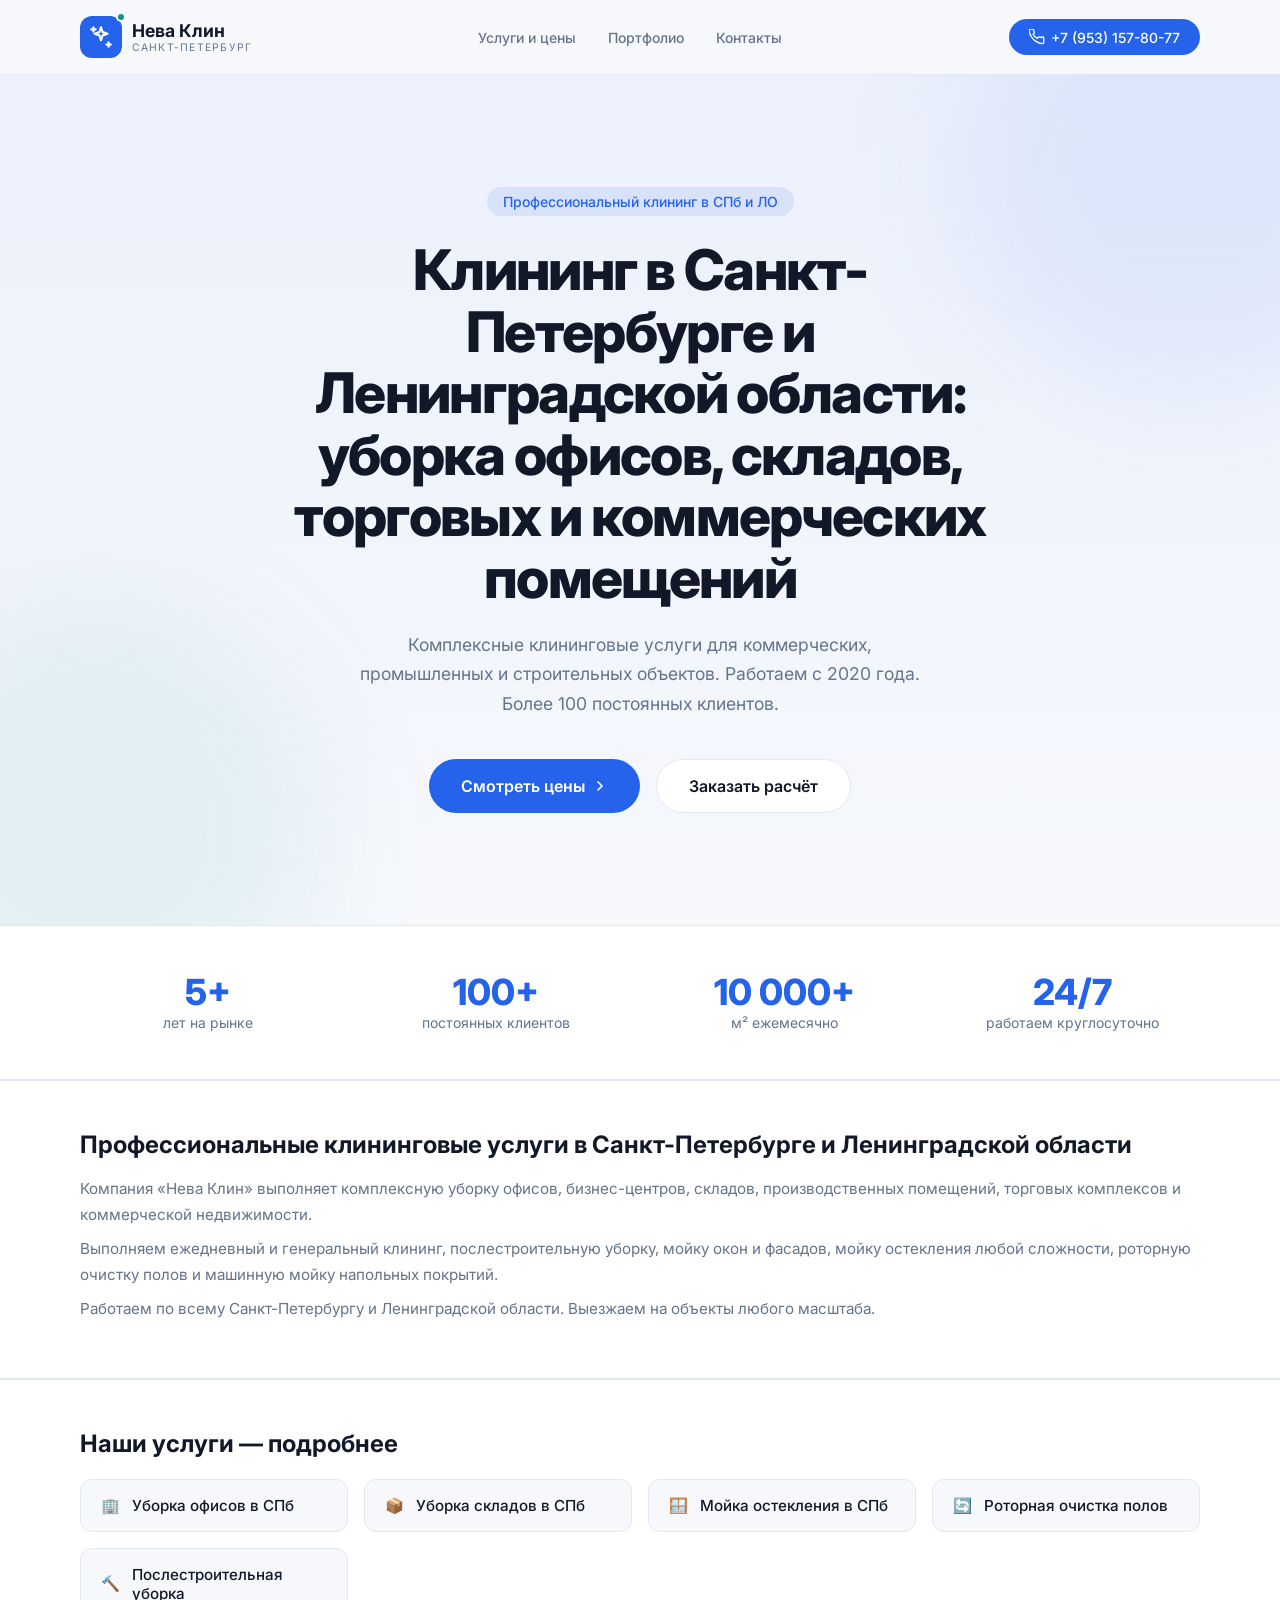
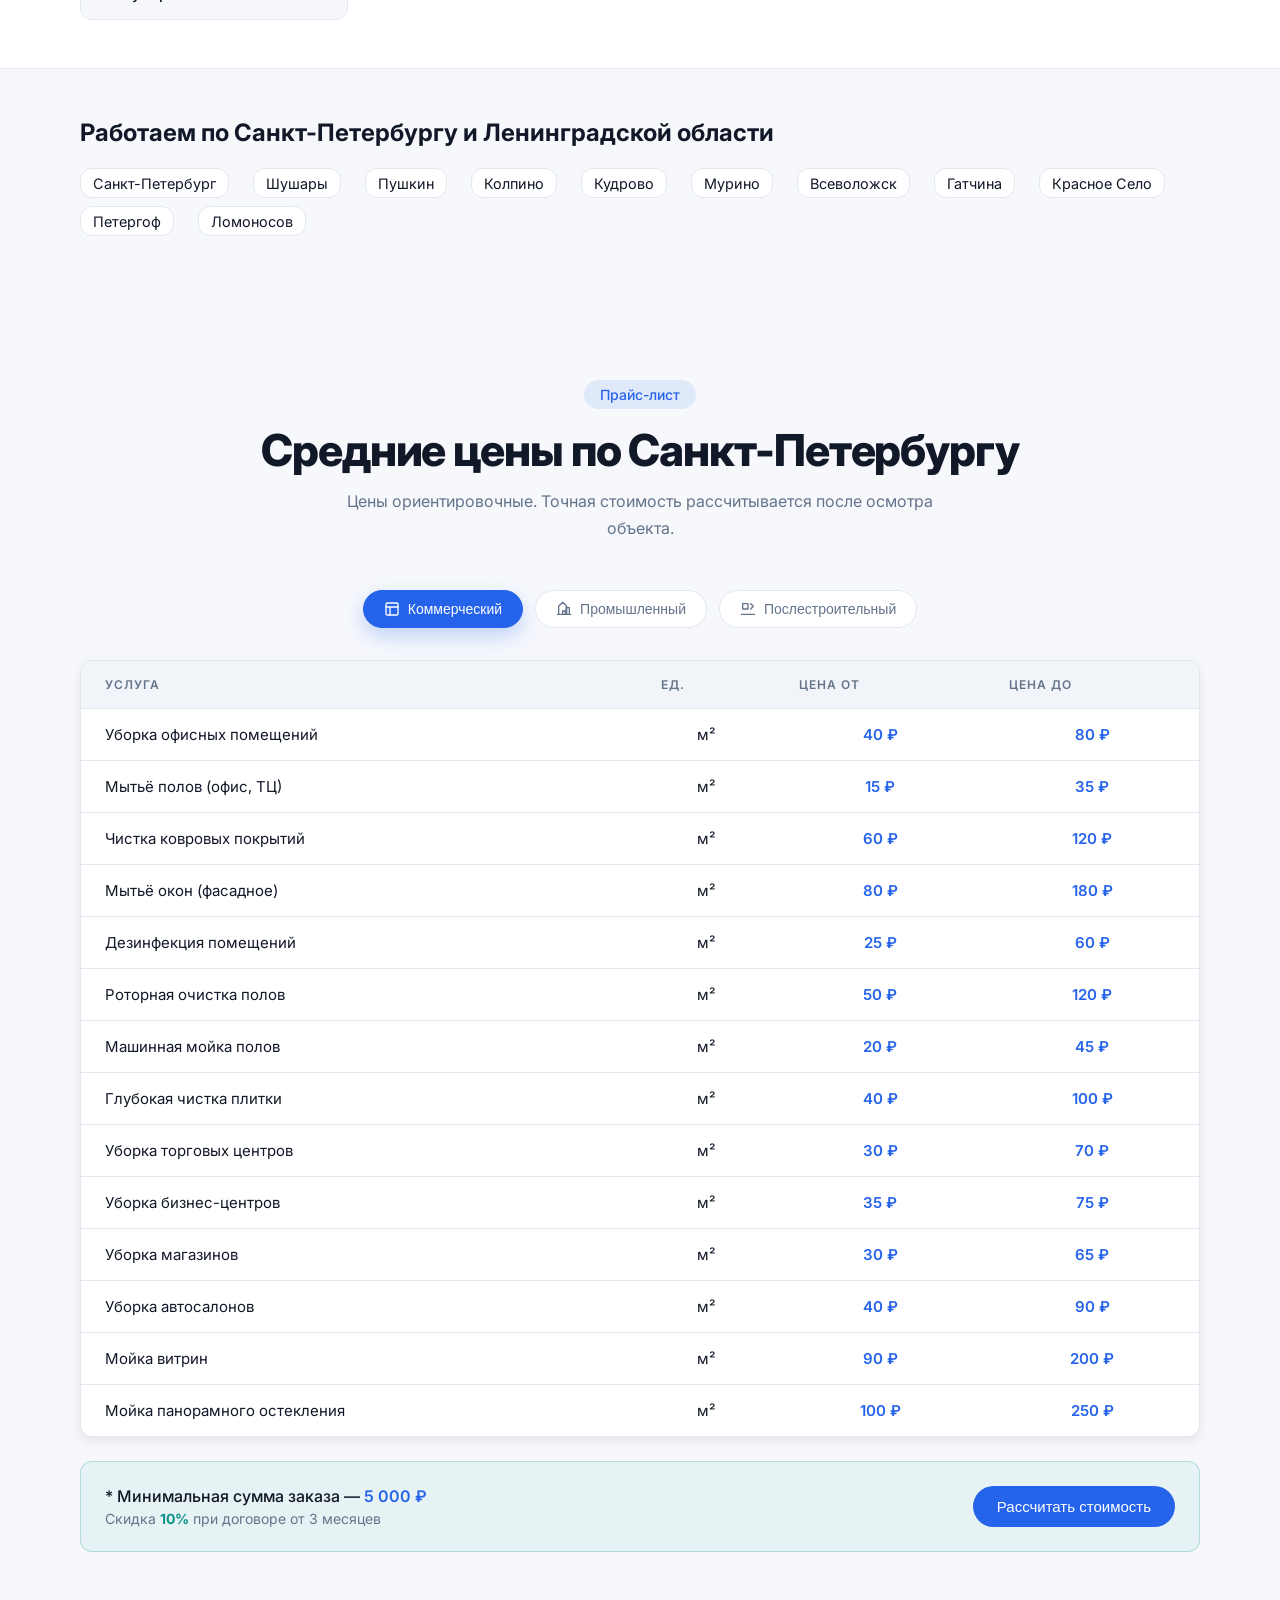
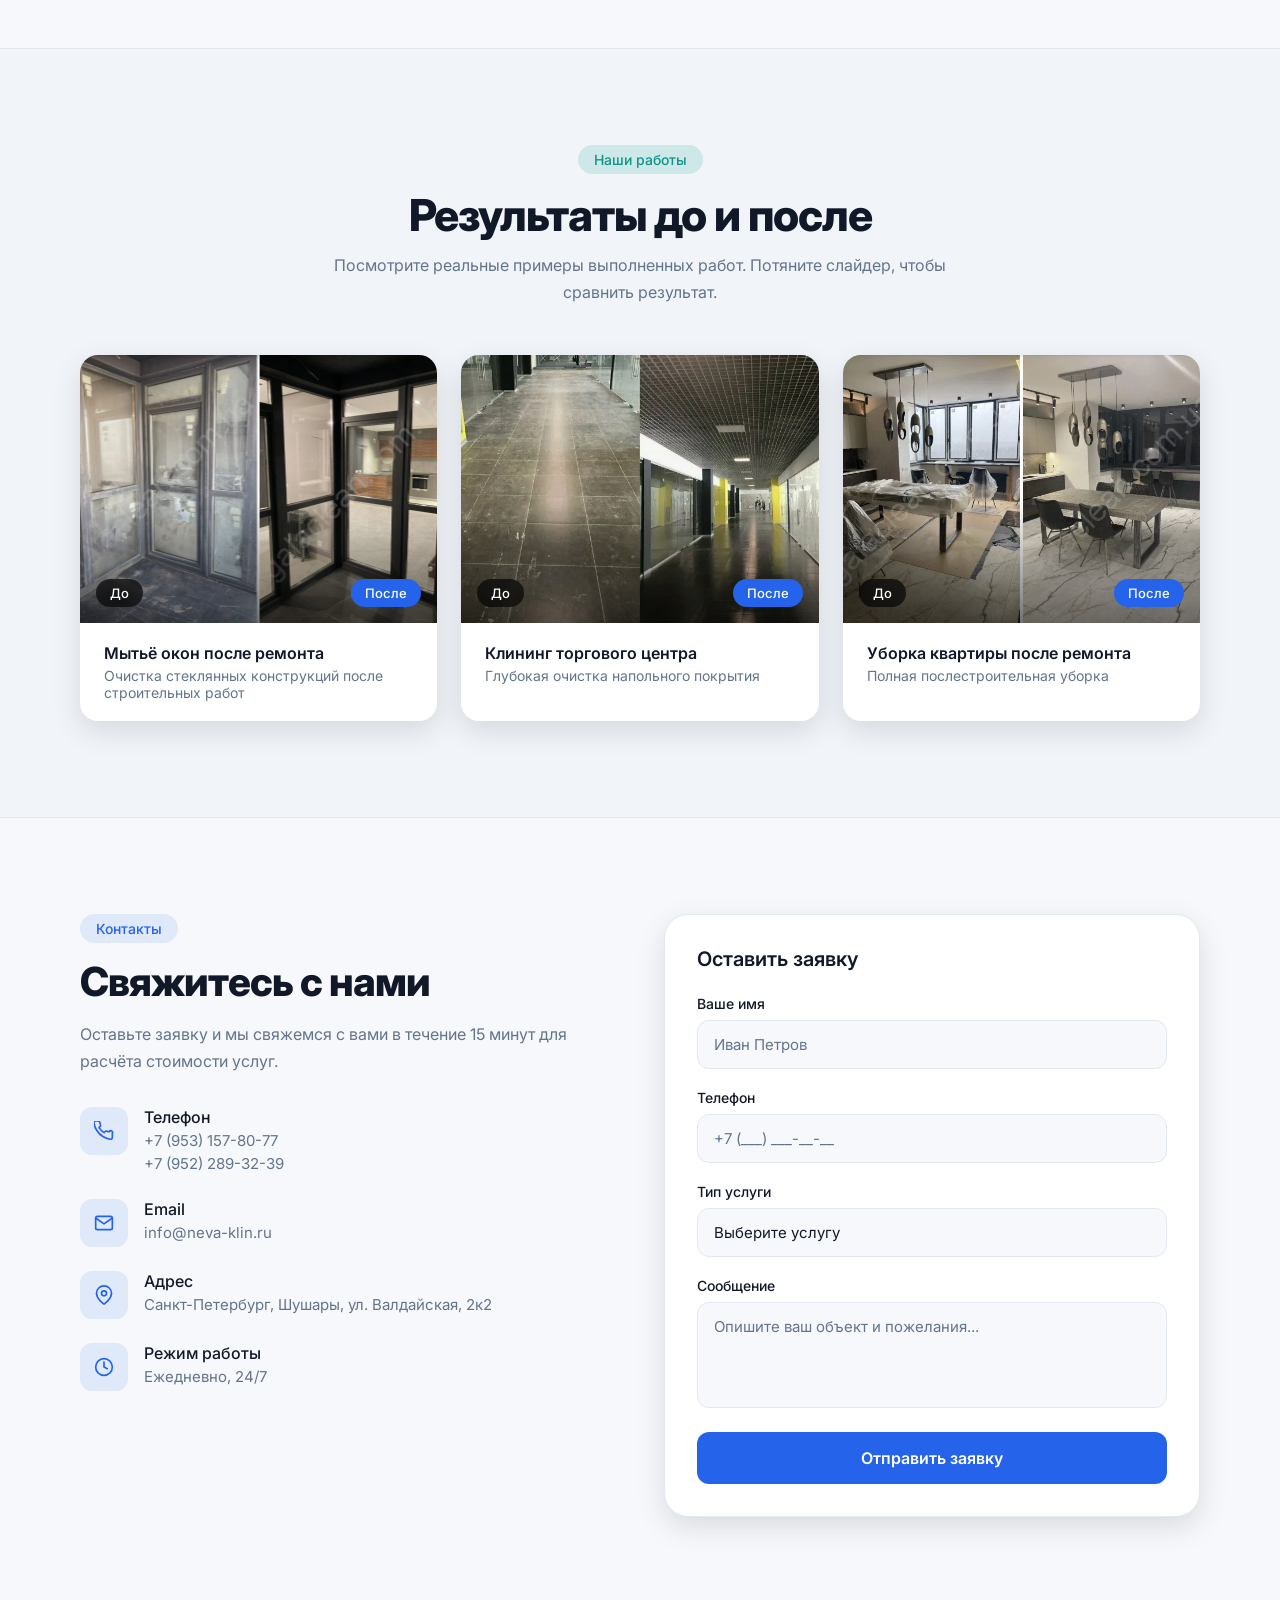
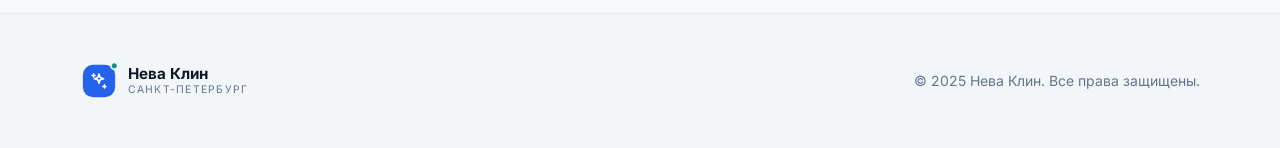
==== index.html @ 8091dcdd "Update index.html правка строки каноникл" ====
<!DOCTYPE html>
<html lang="ru">
<head>
<meta charset="UTF-8"/>
<meta name="viewport" content="width=device-width, initial-scale=1.0"/>
<title>Клининг в Санкт-Петербурге и Ленобласти | Уборка офисов, складов, ТЦ, мойка остекления | Нева Клин</title>
<meta name="description" content="Профессиональный клининг в Санкт-Петербурге и Ленинградской области. Уборка квартир, офисов, коммерческих помещений, складов, торговых центров, производств. Мойка остекления любой сложности, роторная очистка полов, послестроительная уборка.">
<meta name="keywords" content="клининг спб,клининг санкт-петербург,клининговая компания спб,уборка квартир,офисов,уборка коммерческих помещений,уборка складов,уборка торговых центров,уборка бизнес центров,мойка остекления,мойка фасадов,промышленный клининг,роторная очистка полов,машинная мойка полов,послестроительная уборка,клининг ленинградская область">
<link rel="canonical" href="https://neva-klin.ru/">
<link rel="preconnect" href="https://fonts.googleapis.com"/>
<link href="https://fonts.googleapis.com/css2?family=Inter:wght@400;500;600;700;800&display=swap" rel="stylesheet"/>
<style>
/* ── RESET + CSS VARS (from globals.css / oklch → hsl approximations) ── */
*, *::before, *::after { box-sizing: border-box; margin: 0; padding: 0; }

:root {
  --background:          #f6f8fc;
  --foreground:          #111827;
  --card:                #ffffff;
  --card-foreground:     #111827;
  --primary:             #2563eb;
  --primary-fg:          #ffffff;
  --secondary:           #0d9488;
  --secondary-fg:        #ffffff;
  --muted:               #f1f5f9;
  --muted-fg:            #64748b;
  --border:              #e2e8f0;
  --input-bg:            #f1f5f9;
  --ring:                #2563eb;
  --radius:              0.75rem;
  --shadow-sm: 0 1px 2px rgba(0,0,0,.06);
  --shadow:    0 4px 12px rgba(0,0,0,.08);
  --shadow-lg: 0 10px 30px rgba(0,0,0,.12);
}

html { scroll-behavior: smooth; }

body {
  font-family: 'Inter', sans-serif;
  background: var(--background);
  color: var(--foreground);
  -webkit-font-smoothing: antialiased;
  min-height: 100vh;
}

/* ── UTILS ── */
.container { max-width: 1152px; margin: 0 auto; padding: 0 1rem; }
.text-primary { color: var(--primary); }
.text-secondary { color: var(--secondary); }
.text-muted { color: var(--muted-fg); }

/* ── HEADER ── */
header {
  position: sticky; top: 0; z-index: 50;
  background: rgba(246,248,252,.85);
  backdrop-filter: blur(12px);
  border-bottom: 1px solid var(--border);
}
.header-inner {
  display: flex; align-items: center; justify-content: space-between;
  padding: 1rem;
  max-width: 1152px; margin: 0 auto;
}
.logo { display: flex; align-items: center; gap: .6rem; text-decoration: none; }
.logo-icon {
  position: relative;
  background: var(--primary);
  border-radius: 12px;
  padding: 8px;
  display: flex; align-items: center; justify-content: center;
}
.logo-icon svg { color: #fff; }
.logo-dot {
  position: absolute; top: -4px; right: -4px;
  width: 10px; height: 10px;
  border-radius: 50%; background: var(--secondary);
  border: 2px solid var(--background);
}
.logo-text span:first-child {
  display: block; font-weight: 700; font-size: 1.1rem;
  color: var(--foreground); line-height: 1.2;
}
.logo-text span:last-child {
  display: block; font-size: .65rem; letter-spacing: .12em;
  color: var(--muted-fg); text-transform: uppercase;
}
nav { display: flex; align-items: center; gap: 2rem; }
nav a {
  font-size: .875rem; font-weight: 500;
  color: var(--muted-fg); text-decoration: none;
  transition: color .2s;
}
nav a:hover { color: var(--foreground); }
.btn-call {
  display: flex; align-items: center; gap: .4rem;
  background: var(--primary); color: #fff;
  padding: .6rem 1.25rem;
  border-radius: 99px; font-size: .875rem; font-weight: 500;
  text-decoration: none; transition: box-shadow .2s, transform .15s;
  white-space: nowrap;
}
.btn-call:hover {
  box-shadow: 0 8px 20px rgba(37,99,235,.3);
  transform: translateY(-1px);
}
@media (max-width:768px) {
  nav { display: none; }
  .btn-call-text { display: none; }
}

/* ── HERO ── */
.hero {
  position: relative; overflow: hidden;
  background: linear-gradient(to bottom, rgba(37,99,235,.05), var(--background));
  padding: 5rem 0;
}
@media (min-width:768px) { .hero { padding: 7rem 0; } }
.hero-blob1 {
  position: absolute; top: -8rem; right: -8rem;
  width: 28rem; height: 28rem;
  background: rgba(37,99,235,.08); border-radius: 50%;
  filter: blur(60px); pointer-events: none;
}
.hero-blob2 {
  position: absolute; bottom: -8rem; left: -8rem;
  width: 28rem; height: 28rem;
  background: rgba(13,148,136,.08); border-radius: 50%;
  filter: blur(60px); pointer-events: none;
}
.hero-inner { position: relative; text-align: center; max-width: 768px; margin: 0 auto; padding: 0 1rem; }
.hero-badge {
  display: inline-block;
  background: rgba(37,99,235,.1); color: var(--primary);
  border-radius: 99px; padding: .375rem 1rem;
  font-size: .875rem; font-weight: 500;
  margin-bottom: 1.5rem;
}
.hero h1 {
  font-size: clamp(2rem, 5vw, 3.5rem);
  font-weight: 800; line-height: 1.1;
  letter-spacing: -.03em;
  color: var(--foreground);
  margin-bottom: 1.25rem;
}
.hero p {
  font-size: 1.1rem; color: var(--muted-fg);
  max-width: 36rem; margin: 0 auto 2.5rem; line-height: 1.7;
}
.hero-cta { display: flex; flex-wrap: wrap; gap: 1rem; justify-content: center; }
.btn-primary {
  display: inline-flex; align-items: center; gap: .4rem;
  background: var(--primary); color: #fff;
  padding: 1rem 2rem; border-radius: 99px;
  font-size: 1rem; font-weight: 600;
  text-decoration: none; border: none; cursor: pointer;
  transition: box-shadow .2s, transform .15s;
}
.btn-primary:hover { box-shadow: 0 12px 28px rgba(37,99,235,.3); transform: translateY(-2px); }
.btn-outline {
  display: inline-flex; align-items: center; gap: .4rem;
  background: var(--card); color: var(--foreground);
  padding: 1rem 2rem; border-radius: 99px;
  font-size: 1rem; font-weight: 600;
  text-decoration: none; border: 1px solid var(--border); cursor: pointer;
  transition: background .2s;
}
.btn-outline:hover { background: var(--muted); }

/* ── STATS ── */
.stats {
  background: var(--card);
  border-top: 1px solid var(--border);
  border-bottom: 1px solid var(--border);
  padding: 3rem 0;
}
.stats-grid {
  display: grid; grid-template-columns: repeat(2, 1fr); gap: 2rem;
  max-width: 1152px; margin: 0 auto; padding: 0 1rem;
}
@media (min-width:640px) { .stats-grid { grid-template-columns: repeat(4, 1fr); } }
.stat { text-align: center; }
.stat-val { font-size: 2.25rem; font-weight: 800; color: var(--primary); line-height: 1; }
.stat-lbl { font-size: .875rem; color: var(--muted-fg); margin-top: .25rem; }

/* ── SECTION HEADER ── */
.section-head { text-align: center; margin-bottom: 3rem; }
.section-badge {
  display: inline-block; border-radius: 99px;
  padding: .375rem 1rem; font-size: .875rem; font-weight: 500;
  margin-bottom: 1rem;
}
.section-badge.primary { background: rgba(37,99,235,.1); color: var(--primary); }
.section-badge.secondary { background: rgba(13,148,136,.15); color: var(--secondary); }
.section-head h2 {
  font-size: clamp(1.75rem, 4vw, 2.75rem);
  font-weight: 800; letter-spacing: -.025em;
  line-height: 1.15; margin-bottom: .75rem;
}
.section-head p { color: var(--muted-fg); max-width: 40rem; margin: 0 auto; line-height: 1.7; }

/* ── PRICE TABLE ── */
#prices { padding: 4rem 0; }
@media (min-width:768px) { #prices { padding: 6rem 0; } }
.tabs { display: flex; flex-wrap: wrap; justify-content: center; gap: .75rem; margin-bottom: 2rem; }
.tab-btn {
  display: inline-flex; align-items: center; gap: .5rem;
  padding: .6rem 1.25rem; border-radius: 99px;
  font-size: .875rem; font-weight: 500;
  border: 1px solid var(--border); background: var(--card);
  color: var(--muted-fg); cursor: pointer;
  transition: all .25s;
}
.tab-btn:hover { background: var(--muted); color: var(--foreground); }
.tab-btn.active {
  background: var(--primary); color: #fff; border-color: var(--primary);
  box-shadow: 0 8px 20px rgba(37,99,235,.25);
}

/* Desktop table */
.price-table-wrap {
  border-radius: var(--radius); border: 1px solid var(--border);
  background: var(--card); overflow: hidden;
  box-shadow: var(--shadow);
}
.price-table { width: 100%; border-collapse: collapse; }
.price-table thead tr { background: var(--muted); }
.price-table th {
  padding: 1rem 1.5rem; text-align: left;
  font-size: .75rem; font-weight: 600;
  letter-spacing: .08em; text-transform: uppercase;
  color: var(--muted-fg);
}
.price-table td {
  padding: 1rem 1.5rem;
  font-size: .9375rem; color: var(--foreground);
  border-top: 1px solid var(--border);
}
.price-table tr:hover td { background: rgba(0,0,0,.02); }
.price-table .td-center { text-align: center; }
.price-table .td-price { font-weight: 600; color: var(--primary); text-align: center; }

/* Mobile cards */
.price-cards { display: none; flex-direction: column; gap: 1rem; }
@media (max-width:767px) {
  .price-table-wrap { display: none; }
  .price-cards { display: flex; }
}
.price-card {
  background: var(--card); border: 1px solid var(--border);
  border-radius: var(--radius); padding: 1rem; box-shadow: var(--shadow-sm);
}
.price-card-name { font-weight: 500; margin-bottom: .625rem; }
.price-card-row { display: flex; justify-content: space-between; align-items: center; }
.price-card-unit { font-size: .875rem; color: var(--muted-fg); }
.price-card-val { font-size: 1.1rem; font-weight: 700; color: var(--primary); }

.price-note {
  margin-top: 1.5rem; border-radius: var(--radius);
  border: 1px solid rgba(13,148,136,.25);
  background: rgba(13,148,136,.06); padding: 1.5rem;
  display: flex; flex-wrap: wrap; gap: 1rem;
  justify-content: space-between; align-items: center;
}
.price-note-text p:first-child { font-weight: 500; }
.price-note-text p:last-child { font-size: .875rem; color: var(--muted-fg); margin-top: .25rem; }
.btn-calc {
  display: inline-flex; padding: .75rem 1.5rem;
  background: var(--primary); color: #fff;
  border-radius: 99px; font-weight: 500; font-size: .9375rem;
  border: none; cursor: pointer; white-space: nowrap;
  transition: box-shadow .2s, transform .15s;
}
.btn-calc:hover { box-shadow: 0 8px 20px rgba(37,99,235,.3); transform: translateY(-1px); }

/* ── BEFORE/AFTER ── */
#portfolio {
  background: var(--muted);
  border-top: 1px solid var(--border);
  border-bottom: 1px solid var(--border);
  padding: 4rem 0;
}
@media (min-width:768px) { #portfolio { padding: 6rem 0; } }

.slider-grid {
  display: grid; grid-template-columns: 1fr; gap: 1.5rem;
}
@media (min-width:1024px) { .slider-grid { grid-template-columns: repeat(3, 1fr); } }

.ba-card {
  border-radius: calc(var(--radius)*1.5);
  background: var(--card); overflow: hidden;
  box-shadow: var(--shadow-lg);
}
.ba-stage {
  position: relative; aspect-ratio: 4/3;
  cursor: ew-resize; user-select: none; overflow: hidden;
}
.ba-bg, .ba-fg {
  position: absolute; inset: 0;
  background-size: cover; background-position: center;
}
.ba-fg { display:none; }
.ba-gradient {
  position: absolute; inset: 0;
  background: linear-gradient(to top, rgba(0,0,0,.55) 0%, transparent 45%);
  pointer-events: none;
}
.ba-label-before, .ba-label-after {
  position: absolute; bottom: 1rem;
  padding: .375rem .875rem; border-radius: 99px;
  font-size: .8125rem; font-weight: 500; pointer-events: none; z-index: 3;
}
.ba-label-before { left: 1rem; background: rgba(0,0,0,.65); color: #fff; backdrop-filter: blur(4px); }
.ba-label-after  { right: 1rem; background: var(--primary); color: #fff; }
.ba-handle { display:none; }
.ba-handle-line { width: 2px; height: 100%; background: #fff; box-shadow: 0 0 8px rgba(0,0,0,.5); }
.ba-handle-grip {
  position: absolute;
  width: 48px; height: 48px;
  background: #fff; border-radius: 50%;
  display: flex; align-items: center; justify-content: center;
  box-shadow: 0 4px 12px rgba(0,0,0,.25);
  transition: transform .1s;
}
.ba-handle-grip.dragging { transform: scale(1.12); }
.ba-hint {
  position: absolute; inset: 0; z-index: 4;
  display: flex; align-items: center; justify-content: center;
  pointer-events: none; opacity: 0;
  transition: opacity .25s;
}
.ba-stage:hover .ba-hint { opacity: 1; }
.ba-hint-inner {
  display: flex; align-items: center; gap: .4rem;
  background: rgba(0,0,0,.5); color: #fff;
  padding: .5rem 1rem; border-radius: 99px;
  font-size: .8125rem; backdrop-filter: blur(6px);
}
.ba-info { padding: 1.25rem 1.5rem; }
.ba-info h3 { font-weight: 600; font-size: 1rem; margin-bottom: .25rem; }
.ba-info p { font-size: .875rem; color: var(--muted-fg); }

/* Mobile carousel */
.carousel-outer { overflow: hidden; }
.carousel-track { display: flex; transition: transform .3s cubic-bezier(.4,0,.2,1); }
.carousel-track .ba-card { min-width: 100%; padding: 0 .5rem; background: transparent; box-shadow: none; border-radius: 0; }
.carousel-track .ba-card > .ba-stage, .carousel-track .ba-card > .ba-info {
  border-radius: calc(var(--radius)*1.5);
}
.carousel-track .ba-card > .ba-stage { border-radius: calc(var(--radius)*1.5) calc(var(--radius)*1.5) 0 0; }
.carousel-track .ba-card > .ba-info { border-radius: 0 0 calc(var(--radius)*1.5) calc(var(--radius)*1.5); background: var(--card); box-shadow: var(--shadow-lg); }

.carousel-controls { display: flex; justify-content: center; align-items: center; gap: 1rem; margin-top: 1.5rem; }
.carousel-btn {
  width: 40px; height: 40px; border-radius: 50%;
  border: 1px solid var(--border); background: var(--card);
  display: flex; align-items: center; justify-content: center;
  cursor: pointer; transition: background .15s;
}
.carousel-btn:hover { background: var(--muted); }
.carousel-dots { display: flex; gap: .5rem; }
.carousel-dot {
  height: 8px; border-radius: 99px;
  background: var(--border); border: none; cursor: pointer;
  transition: all .3s;
  width: 8px;
}
.carousel-dot.active { width: 32px; background: var(--primary); }

@media (min-width:1024px) {
  .carousel-outer, .carousel-controls { display: none; }
  .slider-grid { display: grid; }
}
@media (max-width:1023px) { .slider-grid { display: none; } }

/* ── CONTACT ── */
#contact { padding: 4rem 0; }
@media (min-width:768px) { #contact { padding: 6rem 0; } }
.contact-grid {
  display: grid; gap: 3rem;
}
@media (min-width:1024px) { .contact-grid { grid-template-columns: 1fr 1fr; } }

.contact-badge { margin-bottom: 1rem; }
.contact-left h2 {
  font-size: clamp(1.5rem, 3.5vw, 2.5rem);
  font-weight: 800; letter-spacing: -.025em; margin-bottom: 1rem; line-height: 1.15;
}
.contact-left > p { color: var(--muted-fg); margin-bottom: 2rem; line-height: 1.7; }
.contact-items { display: flex; flex-direction: column; gap: 1.5rem; }
.contact-item { display: flex; align-items: flex-start; gap: 1rem; }
.contact-icon {
  width: 48px; height: 48px; flex-shrink: 0;
  background: rgba(37,99,235,.1); border-radius: 12px;
  display: flex; align-items: center; justify-content: center;
  color: var(--primary);
}
.contact-item-label { font-weight: 500; margin-bottom: .2rem; }
.contact-item-val { color: var(--muted-fg); font-size: .9375rem; text-decoration: none; line-height: 1.5; }
a.contact-item-val:hover { color: var(--primary); }

.form-card {
  background: var(--card); border: 1px solid var(--border);
  border-radius: calc(var(--radius)*2); padding: 2rem;
  box-shadow: var(--shadow-lg);
}
.form-card h3 { font-size: 1.25rem; font-weight: 600; margin-bottom: 1.5rem; }
.form { display: flex; flex-direction: column; gap: 1.25rem; }
.form-group label {
  display: block; font-size: .875rem; font-weight: 500;
  margin-bottom: .5rem;
}
.form-group input,
.form-group select,
.form-group textarea {
  width: 100%; padding: .875rem 1rem;
  border: 1px solid var(--border); border-radius: var(--radius);
  background: var(--background); color: var(--foreground);
  font-family: 'Inter', sans-serif; font-size: .9375rem;
  outline: none; transition: border-color .2s, box-shadow .2s;
  -webkit-appearance: none;
}
.form-group input::placeholder,
.form-group textarea::placeholder { color: var(--muted-fg); }
.form-group input:focus,
.form-group select:focus,
.form-group textarea:focus {
  border-color: var(--ring);
  box-shadow: 0 0 0 3px rgba(37,99,235,.15);
}
.form-group textarea { resize: none; }
.btn-submit {
  width: 100%; padding: 1rem;
  background: var(--primary); color: #fff;
  border: none; border-radius: var(--radius);
  font-family: 'Inter', sans-serif;
  font-size: 1rem; font-weight: 600; cursor: pointer;
  transition: box-shadow .2s, transform .15s;
}
.btn-submit:hover { box-shadow: 0 8px 24px rgba(37,99,235,.3); transform: translateY(-1px); }

/* ── FOOTER ── */
footer {
  background: rgba(241,245,249,.6);
  border-top: 1px solid var(--border); padding: 3rem 0;
}
.footer-inner {
  max-width: 1152px; margin: 0 auto; padding: 0 1rem;
  display: flex; flex-wrap: wrap;
  align-items: center; justify-content: space-between; gap: 1.5rem;
}
.footer-copy { font-size: .875rem; color: var(--muted-fg); }

/* ── TOAST ── */
.toast {
  position: fixed; bottom: 2rem; right: 2rem; z-index: 200;
  background: #1e293b; color: #f8fafc;
  padding: 1rem 1.5rem; border-radius: var(--radius);
  font-size: .9375rem; box-shadow: var(--shadow-lg);
  transform: translateY(120%); opacity: 0;
  transition: transform .35s cubic-bezier(.4,0,.2,1), opacity .35s;
}
.toast.show { transform: translateY(0); opacity: 1; }

/* ── ANIMATIONS ── */
@keyframes fadeUp {
  from { opacity: 0; transform: translateY(16px); }
  to   { opacity: 1; transform: translateY(0); }
}
.anim { animation: fadeUp .5s both; }

/* ── SEO TEXT ── */
.seo-text {
  padding: 3rem 0;
  background: var(--card);
  border-top: 1px solid var(--border);
  border-bottom: 1px solid var(--border);
}
.seo-text h2 {
  font-size: 1.5rem;
  font-weight: 700;
  margin-bottom: 1rem;
  line-height: 1.3;
}
.seo-text p {
  color: var(--muted-fg);
  line-height: 1.7;
  margin-bottom: .5rem;
  font-size: .95rem;
}

/* ── GEO SECTION ── */
.geo-section {
  padding: 3rem 0;
  background: var(--background);
}
.geo-section h2 {
  font-size: 1.5rem;
  font-weight: 700;
  margin-bottom: 1.25rem;
  line-height: 1.3;
}
.geo-list {
  list-style: none;
  display: flex;
  flex-wrap: wrap;
  gap: .5rem 1.5rem;
}
.geo-list li {
  font-size: .9rem;
  color: var(--foreground);
  padding: .35rem .75rem;
  background: var(--card);
  border: 1px solid var(--border);
  border-radius: var(--radius);
}
/* ── SERVICE LINKS ── */
.service-links {
  padding: 3rem 0;
  background: var(--card);
  border-top: 1px solid var(--border);
  border-bottom: 1px solid var(--border);
}
.service-links h2 {
  font-size: 1.5rem;
  font-weight: 700;
  margin-bottom: 1.25rem;
  line-height: 1.3;
}
.service-links-grid {
  display: grid;
  grid-template-columns: repeat(auto-fit, minmax(220px, 1fr));
  gap: 1rem;
}
.service-link-card {
  display: flex;
  align-items: center;
  gap: .75rem;
  padding: 1rem 1.25rem;
  background: var(--background);
  border: 1px solid var(--border);
  border-radius: var(--radius);
  text-decoration: none;
  color: var(--foreground);
  transition: box-shadow .2s, transform .15s, border-color .2s;
}
.service-link-card:hover {
  box-shadow: var(--shadow);
  transform: translateY(-2px);
  border-color: var(--primary);
  color: var(--foreground);
}
.service-link-icon {
  font-size: 1.5rem;
  flex-shrink: 0;
}
.service-link-card span {
  font-weight: 500;
  font-size: .95rem;
}
</style>
<script type="application/ld+json">
{
  "@context":"https://schema.org",
  "@type":"LocalBusiness",
  "name":"Нева Клин",
  "telephone":"+79531578077",
  "address":{
    "@type":"PostalAddress",
    "addressLocality":"Санкт-Петербург",
    "addressRegion":"Ленинградская область",
    "addressCountry":"RU"
  },
  "areaServed":[
    "Санкт-Петербург",
    "Ленинградская область"
  ]
}
</script>
</head>
<body>

<!-- ══ HEADER ══ -->
<header>
  <div class="header-inner">
    <a href="#" class="logo">
      <div class="logo-icon">
        <!-- Sparkles icon -->
        <svg width="26" height="26" viewBox="0 0 24 24" fill="none" stroke="currentColor" stroke-width="2" stroke-linecap="round" stroke-linejoin="round">
          <path d="M12 3l1.5 4.5L18 9l-4.5 1.5L12 15l-1.5-4.5L6 9l4.5-1.5z"/><path d="M5 3v4"/><path d="M19 17v4"/><path d="M3 5h4"/><path d="M17 19h4"/>
        </svg>
        <div class="logo-dot"></div>
      </div>
      <div class="logo-text">
        <span>Нева Клин</span>
        <span>Санкт-Петербург</span>
      </div>
    </a>
    <nav>
      <a href="#prices">Услуги и цены</a>
      <a href="#portfolio">Портфолио</a>
      <a href="#contact">Контакты</a>
    </nav>
    <a href="tel:+79531578077" class="btn-call">
      <svg width="16" height="16" viewBox="0 0 24 24" fill="none" stroke="currentColor" stroke-width="2" stroke-linecap="round" stroke-linejoin="round"><path d="M22 16.92v3a2 2 0 01-2.18 2 19.79 19.79 0 01-8.63-3.07A19.5 19.5 0 013.07 10.8a19.79 19.79 0 01-3.07-8.67A2 2 0 012 0h3a2 2 0 012 1.72c.127.96.361 1.903.7 2.81a2 2 0 01-.45 2.11L6.09 7.91a16 16 0 006 6l1.27-1.27a2 2 0 012.11-.45c.907.339 1.85.573 2.81.7A2 2 0 0122 14.92z"/></svg>
      <span class="btn-call-text">+7 (953) 157-80-77</span>
      <span style="display:none" class="btn-call-mobile">Позвонить</span>
    </a>
  </div>
</header>

<!-- ══ HERO ══ -->
<section class="hero">
  <div class="hero-blob1"></div>
  <div class="hero-blob2"></div>
  <div class="hero-inner anim">
    <div class="hero-badge">Профессиональный клининг в СПб и ЛО</div>
    <h1>Клининг в Санкт-Петербурге и Ленинградской области:<br/>уборка офисов, складов, торговых и коммерческих помещений</h1>
    <p>Комплексные клининговые услуги для коммерческих, промышленных и строительных объектов. Работаем с 2020 года. Более 100 постоянных клиентов.</p>
    <div class="hero-cta">
      <a href="#prices" class="btn-primary">
        Смотреть цены
        <svg width="16" height="16" viewBox="0 0 24 24" fill="none" stroke="currentColor" stroke-width="2.5" stroke-linecap="round" stroke-linejoin="round"><polyline points="9 18 15 12 9 6"/></svg>
      </a>
      <a href="#contact" class="btn-outline">Заказать расчёт</a>
    </div>
  </div>
</section>

<!-- ══ STATS ══ -->
<section class="stats">
  <div class="stats-grid">
    <div class="stat"><div class="stat-val">5+</div><div class="stat-lbl">лет на рынке</div></div>
    <div class="stat"><div class="stat-val">100+</div><div class="stat-lbl">постоянных клиентов</div></div>
    <div class="stat"><div class="stat-val">10 000+</div><div class="stat-lbl">м² ежемесячно</div></div>
    <div class="stat"><div class="stat-val">24/7</div><div class="stat-lbl">работаем круглосуточно</div></div>
  </div>
</section>

<!-- ══ SEO TEXT ══ -->
<section class="seo-text">
  <div class="container">
    <h2>Профессиональные клининговые услуги в Санкт-Петербурге и Ленинградской области</h2>
    <p>Компания «Нева Клин» выполняет комплексную уборку офисов, бизнес-центров, складов, производственных помещений, торговых комплексов и коммерческой недвижимости.</p>
    <p>Выполняем ежедневный и генеральный клининг, послестроительную уборку, мойку окон и фасадов, мойку остекления любой сложности, роторную очистку полов и машинную мойку напольных покрытий.</p>
    <p>Работаем по всему Санкт-Петербургу и Ленинградской области. Выезжаем на объекты любого масштаба.</p>
  </div>
</section>

<!-- ══ SERVICE LINKS ══ -->
<section class="service-links">
  <div class="container">
    <h2>Наши услуги — подробнее</h2>
    <div class="service-links-grid">
      <a href="pages/uborka-ofisov.html" class="service-link-card">
        <span class="service-link-icon">🏢</span>
        <span>Уборка офисов в СПб</span>
      </a>
      <a href="pages/uborka-skladov.html" class="service-link-card">
        <span class="service-link-icon">📦</span>
        <span>Уборка складов в СПб</span>
      </a>
      <a href="pages/moyka-ostekleniya.html" class="service-link-card">
        <span class="service-link-icon">🪟</span>
        <span>Мойка остекления в СПб</span>
      </a>
      <a href="pages/rotornaya-ochistka-polov.html" class="service-link-card">
        <span class="service-link-icon">🔄</span>
        <span>Роторная очистка полов</span>
      </a>
      <a href="pages/poslestroitelnaya-uborka.html" class="service-link-card">
        <span class="service-link-icon">🔨</span>
        <span>Послестроительная уборка</span>
      </a>
    </div>
  </div>
</section>

<!-- ══ GEOGRAPHY ══ -->
<section class="geo-section">
  <div class="container">
    <h2>Работаем по Санкт-Петербургу и Ленинградской области</h2>
    <ul class="geo-list">
      <li>Санкт-Петербург</li>
      <li>Шушары</li>
      <li>Пушкин</li>
      <li>Колпино</li>
      <li>Кудрово</li>
      <li>Мурино</li>
      <li>Всеволожск</li>
      <li>Гатчина</li>
      <li>Красное Село</li>
      <li>Петергоф</li>
      <li>Ломоносов</li>
    </ul>
  </div>
</section>

<!-- ══ PRICE TABLE ══ -->
<section id="prices">
  <div class="container">
    <div class="section-head">
      <div class="section-badge primary">Прайс-лист</div>
      <h2>Средние цены по Санкт-Петербургу</h2>
      <p>Цены ориентировочные. Точная стоимость рассчитывается после осмотра объекта.</p>
    </div>

    <!-- Tabs -->
    <div class="tabs">
      <button class="tab-btn active" onclick="switchTab('commercial',this)">
        <svg width="16" height="16" viewBox="0 0 24 24" fill="none" stroke="currentColor" stroke-width="2" stroke-linecap="round" stroke-linejoin="round"><rect x="3" y="3" width="18" height="18" rx="2"/><path d="M3 9h18M9 21V9"/></svg>
        <span>Коммерческий</span>
      </button>
      <button class="tab-btn" onclick="switchTab('industrial',this)">
        <svg width="16" height="16" viewBox="0 0 24 24" fill="none" stroke="currentColor" stroke-width="2" stroke-linecap="round" stroke-linejoin="round"><path d="M2 20h20M4 20V8l6-6 6 6v12M10 20v-5h4v5"/><path d="M15 20V10h5v10"/></svg>
        <span>Промышленный</span>
      </button>
      <button class="tab-btn" onclick="switchTab('construction',this)">
        <svg width="16" height="16" viewBox="0 0 24 24" fill="none" stroke="currentColor" stroke-width="2" stroke-linecap="round" stroke-linejoin="round"><path d="M2 20h20M16 4l4 4-4 4M12 4v8H4V4h8z"/></svg>
        <span>Послестроительный</span>
      </button>
    </div>

    <!-- Panels -->
    <div id="panel-commercial">
      <div class="price-table-wrap">
        <table class="price-table">
          <thead><tr><th>Услуга</th><th>Ед.</th><th>Цена от</th><th>Цена до</th></tr></thead>
          <tbody>
            <tr><td>Уборка офисных помещений</td><td class="td-center">м²</td><td class="td-price">40 ₽</td><td class="td-price">80 ₽</td></tr>
            <tr><td>Мытьё полов (офис, ТЦ)</td><td class="td-center">м²</td><td class="td-price">15 ₽</td><td class="td-price">35 ₽</td></tr>
            <tr><td>Чистка ковровых покрытий</td><td class="td-center">м²</td><td class="td-price">60 ₽</td><td class="td-price">120 ₽</td></tr>
            <tr><td>Мытьё окон (фасадное)</td><td class="td-center">м²</td><td class="td-price">80 ₽</td><td class="td-price">180 ₽</td></tr>
            <tr><td>Дезинфекция помещений</td><td class="td-center">м²</td><td class="td-price">25 ₽</td><td class="td-price">60 ₽</td></tr>
            <tr><td>Роторная очистка полов</td><td class="td-center">м²</td><td class="td-price">50 ₽</td><td class="td-price">120 ₽</td></tr>
            <tr><td>Машинная мойка полов</td><td class="td-center">м²</td><td class="td-price">20 ₽</td><td class="td-price">45 ₽</td></tr>
            <tr><td>Глубокая чистка плитки</td><td class="td-center">м²</td><td class="td-price">40 ₽</td><td class="td-price">100 ₽</td></tr>
            <tr><td>Уборка торговых центров</td><td class="td-center">м²</td><td class="td-price">30 ₽</td><td class="td-price">70 ₽</td></tr>
            <tr><td>Уборка бизнес-центров</td><td class="td-center">м²</td><td class="td-price">35 ₽</td><td class="td-price">75 ₽</td></tr>
            <tr><td>Уборка магазинов</td><td class="td-center">м²</td><td class="td-price">30 ₽</td><td class="td-price">65 ₽</td></tr>
            <tr><td>Уборка автосалонов</td><td class="td-center">м²</td><td class="td-price">40 ₽</td><td class="td-price">90 ₽</td></tr>
            <tr><td>Мойка витрин</td><td class="td-center">м²</td><td class="td-price">90 ₽</td><td class="td-price">200 ₽</td></tr>
            <tr><td>Мойка панорамного остекления</td><td class="td-center">м²</td><td class="td-price">100 ₽</td><td class="td-price">250 ₽</td></tr>
          </tbody>
        </table>
      </div>
      <div class="price-cards">
        <div class="price-card"><div class="price-card-name">Уборка офисных помещений</div><div class="price-card-row"><span class="price-card-unit">Ед.: м²</span><span class="price-card-val">40 — 80 ₽</span></div></div>
        <div class="price-card"><div class="price-card-name">Мытьё полов (офис, ТЦ)</div><div class="price-card-row"><span class="price-card-unit">Ед.: м²</span><span class="price-card-val">15 — 35 ₽</span></div></div>
        <div class="price-card"><div class="price-card-name">Чистка ковровых покрытий</div><div class="price-card-row"><span class="price-card-unit">Ед.: м²</span><span class="price-card-val">60 — 120 ₽</span></div></div>
        <div class="price-card"><div class="price-card-name">Мытьё окон (фасадное)</div><div class="price-card-row"><span class="price-card-unit">Ед.: м²</span><span class="price-card-val">80 — 180 ₽</span></div></div>
        <div class="price-card"><div class="price-card-name">Дезинфекция помещений</div><div class="price-card-row"><span class="price-card-unit">Ед.: м²</span><span class="price-card-val">25 — 60 ₽</span></div></div>
        <div class="price-card"><div class="price-card-name">Роторная очистка полов</div><div class="price-card-row"><span class="price-card-unit">Ед.: м²</span><span class="price-card-val">50 — 120 ₽</span></div></div>
        <div class="price-card"><div class="price-card-name">Машинная мойка полов</div><div class="price-card-row"><span class="price-card-unit">Ед.: м²</span><span class="price-card-val">20 — 45 ₽</span></div></div>
        <div class="price-card"><div class="price-card-name">Глубокая чистка плитки</div><div class="price-card-row"><span class="price-card-unit">Ед.: м²</span><span class="price-card-val">40 — 100 ₽</span></div></div>
        <div class="price-card"><div class="price-card-name">Уборка торговых центров</div><div class="price-card-row"><span class="price-card-unit">Ед.: м²</span><span class="price-card-val">30 — 70 ₽</span></div></div>
        <div class="price-card"><div class="price-card-name">Уборка бизнес-центров</div><div class="price-card-row"><span class="price-card-unit">Ед.: м²</span><span class="price-card-val">35 — 75 ₽</span></div></div>
        <div class="price-card"><div class="price-card-name">Уборка магазинов</div><div class="price-card-row"><span class="price-card-unit">Ед.: м²</span><span class="price-card-val">30 — 65 ₽</span></div></div>
        <div class="price-card"><div class="price-card-name">Уборка автосалонов</div><div class="price-card-row"><span class="price-card-unit">Ед.: м²</span><span class="price-card-val">40 — 90 ₽</span></div></div>
        <div class="price-card"><div class="price-card-name">Мойка витрин</div><div class="price-card-row"><span class="price-card-unit">Ед.: м²</span><span class="price-card-val">90 — 200 ₽</span></div></div>
        <div class="price-card"><div class="price-card-name">Мойка панорамного остекления</div><div class="price-card-row"><span class="price-card-unit">Ед.: м²</span><span class="price-card-val">100 — 250 ₽</span></div></div>
      </div>
    </div>

    <div id="panel-industrial" style="display:none">
      <div class="price-table-wrap">
        <table class="price-table">
          <thead><tr><th>Услуга</th><th>Ед.</th><th>Цена от</th><th>Цена до</th></tr></thead>
          <tbody>
            <tr><td>Уборка производственных цехов</td><td class="td-center">м²</td><td class="td-price">35 ₽</td><td class="td-price">90 ₽</td></tr>
            <tr><td>Очистка промышленного оборудования</td><td class="td-center">ед.</td><td class="td-price">2 500 ₽</td><td class="td-price">15 000 ₽</td></tr>
            <tr><td>Мытьё фасадов (альпинизм)</td><td class="td-center">м²</td><td class="td-price">150 ₽</td><td class="td-price">400 ₽</td></tr>
            <tr><td>Уборка складских помещений</td><td class="td-center">м²</td><td class="td-price">20 ₽</td><td class="td-price">50 ₽</td></tr>
            <tr><td>Высотная мойка окон</td><td class="td-center">м²</td><td class="td-price">150 ₽</td><td class="td-price">350 ₽</td></tr>
          </tbody>
        </table>
      </div>
      <div class="price-cards">
        <div class="price-card"><div class="price-card-name">Уборка производственных цехов</div><div class="price-card-row"><span class="price-card-unit">Ед.: м²</span><span class="price-card-val">35 — 90 ₽</span></div></div>
        <div class="price-card"><div class="price-card-name">Очистка промышленного оборудования</div><div class="price-card-row"><span class="price-card-unit">Ед.: ед.</span><span class="price-card-val">2 500 — 15 000 ₽</span></div></div>
        <div class="price-card"><div class="price-card-name">Мытьё фасадов (альпинизм)</div><div class="price-card-row"><span class="price-card-unit">Ед.: м²</span><span class="price-card-val">150 — 400 ₽</span></div></div>
        <div class="price-card"><div class="price-card-name">Уборка складских помещений</div><div class="price-card-row"><span class="price-card-unit">Ед.: м²</span><span class="price-card-val">20 — 50 ₽</span></div></div>
        <div class="price-card"><div class="price-card-name">Высотная мойка окон</div><div class="price-card-row"><span class="price-card-unit">Ед.: м²</span><span class="price-card-val">150 — 350 ₽</span></div></div>
      </div>
    </div>

    <div id="panel-construction" style="display:none">
      <div class="price-table-wrap">
        <table class="price-table">
          <thead><tr><th>Услуга</th><th>Ед.</th><th>Цена от</th><th>Цена до</th></tr></thead>
          <tbody>
            <tr><td>Послестроительная уборка (базовая)</td><td class="td-center">м²</td><td class="td-price">80 ₽</td><td class="td-price">150 ₽</td></tr>
            <tr><td>Послестроительная уборка (полная)</td><td class="td-center">м²</td><td class="td-price">150 ₽</td><td class="td-price">280 ₽</td></tr>
            <tr><td>Вывоз строительного мусора</td><td class="td-center">м³</td><td class="td-price">1 200 ₽</td><td class="td-price">2 500 ₽</td></tr>
            <tr><td>Мытьё окон после стройки</td><td class="td-center">м²</td><td class="td-price">120 ₽</td><td class="td-price">250 ₽</td></tr>
          </tbody>
        </table>
      </div>
      <div class="price-cards">
        <div class="price-card"><div class="price-card-name">Послестроительная уборка (базовая)</div><div class="price-card-row"><span class="price-card-unit">Ед.: м²</span><span class="price-card-val">80 — 150 ₽</span></div></div>
        <div class="price-card"><div class="price-card-name">Послестроительная уборка (полная)</div><div class="price-card-row"><span class="price-card-unit">Ед.: м²</span><span class="price-card-val">150 — 280 ₽</span></div></div>
        <div class="price-card"><div class="price-card-name">Вывоз строительного мусора</div><div class="price-card-row"><span class="price-card-unit">Ед.: м³</span><span class="price-card-val">1 200 — 2 500 ₽</span></div></div>
        <div class="price-card"><div class="price-card-name">Мытьё окон после стройки</div><div class="price-card-row"><span class="price-card-unit">Ед.: м²</span><span class="price-card-val">120 — 250 ₽</span></div></div>
      </div>
    </div>

    <div class="price-note">
      <div class="price-note-text">
        <p>* Минимальная сумма заказа — <span class="text-primary" style="font-weight:600">5 000 ₽</span></p>
        <p>Скидка <strong style="color:var(--secondary)">10%</strong> при договоре от 3 месяцев</p>
      </div>
      <button class="btn-calc" onclick="document.getElementById('contact').scrollIntoView({behavior:'smooth'})">
        Рассчитать стоимость
      </button>
    </div>
  </div>
</section>

<!-- ══ BEFORE / AFTER ══ -->
<section id="portfolio">
  <div class="container">
    <div class="section-head">
      <div class="section-badge secondary">Наши работы</div>
      <h2>Результаты до и после</h2>
      <p>Посмотрите реальные примеры выполненных работ. Потяните слайдер, чтобы сравнить результат.</p>
    </div>

    <!-- Desktop grid -->
    <div class="slider-grid" id="desktopGrid"></div>

    <!-- Mobile carousel -->
    <div class="carousel-outer">
      <div class="carousel-track" id="carouselTrack"></div>
    </div>
    <div class="carousel-controls">
      <button class="carousel-btn" id="carouselPrev" aria-label="Назад">
        <svg width="18" height="18" viewBox="0 0 24 24" fill="none" stroke="currentColor" stroke-width="2.5" stroke-linecap="round" stroke-linejoin="round"><polyline points="15 18 9 12 15 6"/></svg>
      </button>
      <div class="carousel-dots" id="carouselDots"></div>
      <button class="carousel-btn" id="carouselNext" aria-label="Вперёд">
        <svg width="18" height="18" viewBox="0 0 24 24" fill="none" stroke="currentColor" stroke-width="2.5" stroke-linecap="round" stroke-linejoin="round"><polyline points="9 18 15 12 9 6"/></svg>
      </button>
    </div>
  </div>
</section>

<!-- ══ CONTACT ══ -->
<section id="contact">
  <div class="container">
    <div class="contact-grid">
      <!-- Left -->
      <div class="contact-left">
        <div class="section-badge primary contact-badge">Контакты</div>
        <h2>Свяжитесь с нами</h2>
        <p>Оставьте заявку и мы свяжемся с вами в течение 15 минут для расчёта стоимости услуг.</p>
        <div class="contact-items">
          <div class="contact-item">
            <div class="contact-icon">
              <svg width="20" height="20" viewBox="0 0 24 24" fill="none" stroke="currentColor" stroke-width="2" stroke-linecap="round" stroke-linejoin="round"><path d="M22 16.92v3a2 2 0 01-2.18 2 19.79 19.79 0 01-8.63-3.07A19.5 19.5 0 013.07 10.8a19.79 19.79 0 01-3.07-8.67A2 2 0 012 0h3a2 2 0 012 1.72c.127.96.361 1.903.7 2.81a2 2 0 01-.45 2.11L6.09 7.91a16 16 0 006 6l1.27-1.27a2 2 0 012.11-.45c.907.339 1.85.573 2.81.7A2 2 0 0122 14.92z"/></svg>
            </div>
            <div>
              <div class="contact-item-label">Телефон</div>
              <a href="tel:+79531578077" class="contact-item-val">+7 (953) 157-80-77</a><br>
              <a href="tel:+79522893239" class="contact-item-val">+7 (952) 289-32-39</a>
            </div>
          </div>
          <div class="contact-item">
            <div class="contact-icon">
              <svg width="20" height="20" viewBox="0 0 24 24" fill="none" stroke="currentColor" stroke-width="2" stroke-linecap="round" stroke-linejoin="round"><path d="M4 4h16c1.1 0 2 .9 2 2v12c0 1.1-.9 2-2 2H4c-1.1 0-2-.9-2-2V6c0-1.1.9-2 2-2z"/><polyline points="22,6 12,13 2,6"/></svg>
            </div>
            <div>
              <div class="contact-item-label">Email</div>
              <a href="mailto:info@neva-klin.ru" class="contact-item-val">info@neva-klin.ru</a>
            </div>
          </div>
          <div class="contact-item">
            <div class="contact-icon">
              <svg width="20" height="20" viewBox="0 0 24 24" fill="none" stroke="currentColor" stroke-width="2" stroke-linecap="round" stroke-linejoin="round"><path d="M21 10c0 7-9 13-9 13S3 17 3 10a9 9 0 0118 0z"/><circle cx="12" cy="10" r="3"/></svg>
            </div>
            <div>
              <div class="contact-item-label">Адрес</div>
              <span class="contact-item-val">Санкт-Петербург, Шушары, ул. Валдайская, 2к2</span>
            </div>
          </div>
          <div class="contact-item">
            <div class="contact-icon">
              <svg width="20" height="20" viewBox="0 0 24 24" fill="none" stroke="currentColor" stroke-width="2" stroke-linecap="round" stroke-linejoin="round"><circle cx="12" cy="12" r="10"/><polyline points="12 6 12 12 16 14"/></svg>
            </div>
            <div>
              <div class="contact-item-label">Режим работы</div>
              <span class="contact-item-val">Ежедневно, 24/7</span>
            </div>
          </div>
        </div>
      </div>

      <!-- Form -->
      <div class="form-card">
        <h3>Оставить заявку</h3>
        <form class="form" id="contactForm">
          <input type="hidden" name="access_key" value="82b832b1-9a2c-4380-999e-435d37c9f4e4">
          <input type="hidden" name="subject" value="Новая заявка с сайта Нева Клин">
          <input type="hidden" name="from_name" value="Нева Клин Сайт">
          <input type="hidden" name="email" value="info@neva-klin.ru">
          <div class="form-group">
            <label for="name">Ваше имя</label>
            <input type="text" id="name" name="name" placeholder="Иван Петров" required/>
          </div>
          <div class="form-group">
            <label for="phone">Телефон</label>
            <input type="tel" id="phone" name="phone" placeholder="+7 (___) ___-__-__" required/>
          </div>
          <div class="form-group">
            <label for="service">Тип услуги</label>
            <select id="service" name="service">
              <option value="">Выберите услугу</option>
              <option value="commercial">Коммерческий клининг</option>
              <option value="industrial">Промышленный клининг</option>
              <option value="construction">Послестроительный клининг</option>
            </select>
          </div>
          <div class="form-group">
            <label for="message">Сообщение</label>
            <textarea id="message" name="message" rows="4" placeholder="Опишите ваш объект и пожелания..."></textarea>
          </div>
          <button type="submit" class="btn-submit" id="submitBtn">Отправить заявку</button>
        </form>
      </div>
    </div>
  </div>
</section>

<!-- ══ FOOTER ══ -->
<footer>
  <div class="footer-inner">
    <a href="#" class="logo">
      <div class="logo-icon" style="transform:scale(.85)">
        <svg width="22" height="22" viewBox="0 0 24 24" fill="none" stroke="currentColor" stroke-width="2" stroke-linecap="round" stroke-linejoin="round"><path d="M12 3l1.5 4.5L18 9l-4.5 1.5L12 15l-1.5-4.5L6 9l4.5-1.5z"/><path d="M5 3v4M19 17v4M3 5h4M17 19h4"/></svg>
        <div class="logo-dot"></div>
      </div>
      <div class="logo-text">
        <span style="font-size:.95rem">Нева Клин</span>
        <span>Санкт-Петербург</span>
      </div>
    </a>
    <p class="footer-copy">© 2025 Нева Клин. Все права защищены.</p>
  </div>
</footer>

<!-- Toast -->
<div class="toast" id="toast">✅ Заявка отправлена! Мы свяжемся с вами в течение 15 минут.</div>

<script>
/* ── PRICE TABS ── */
function switchTab(id, btn) {
  ['commercial','industrial','construction'].forEach(k => {
    document.getElementById('panel-' + k).style.display = (k === id ? 'block' : 'none');
  });
  document.querySelectorAll('.tab-btn').forEach(b => b.classList.remove('active'));
  btn.classList.add('active');
}

/* ── BEFORE/AFTER DATA ── */


const slides = [
  {
    title: 'Мытьё окон после ремонта',
    desc: 'Очистка стеклянных конструкций после строительных работ',
    beforeBg: 'url("[data-uri]")',
    afterBg: 'url("[data-uri]")'
  },
  {
    title: 'Клининг торгового центра',
    desc: 'Глубокая очистка напольного покрытия',
    beforeBg: 'url("[data-uri]")',
    afterBg: 'url("[data-uri]")'
  },
  {
    title: 'Уборка квартиры после ремонта',
    desc: 'Полная послестроительная уборка',
    beforeBg: 'url("[data-uri]")',
    afterBg: 'url("[data-uri]")'
  }
];



function makeBgStyle(s, isBefore) {
  return isBefore ? s.beforeBg : s.afterBg;
}

/* ── BUILD CARDS ── */
function buildCard(slide, idx, forCarousel) {
  var pfx = forCarousel ? 'm' : 'd';
  var card = document.createElement('div');
  card.className = 'ba-card';

  var stage = document.createElement('div');
  stage.className = 'ba-stage';

  // bg (before)
  var bgEl = document.createElement('div');
  bgEl.className = 'ba-bg';
  bgEl.style.background = slide.beforeBg;
  bgEl.style.backgroundSize = 'cover';
  bgEl.style.backgroundPosition = 'center';
  stage.appendChild(bgEl);

  // fg (after)
  var fgEl = document.createElement('div');
  fgEl.className = 'ba-fg';
  fgEl.style.background = slide.afterBg;
  fgEl.style.backgroundSize = 'cover';
  fgEl.style.backgroundPosition = 'center';
  stage.appendChild(fgEl);

  // gradient overlay
  var grad = document.createElement('div');
  grad.className = 'ba-gradient';
  stage.appendChild(grad);

  // labels
  var lblBefore = document.createElement('div');
  lblBefore.className = 'ba-label-before';
  lblBefore.textContent = 'До';
  stage.appendChild(lblBefore);

  var lblAfter = document.createElement('div');
  lblAfter.className = 'ba-label-after';
  lblAfter.textContent = 'После';
  stage.appendChild(lblAfter);

  // handle
  var handleEl = document.createElement('div');
  handleEl.className = 'ba-handle';
  var handleLine = document.createElement('div');
  handleLine.className = 'ba-handle-line';
  handleEl.appendChild(handleLine);
  var gripEl = document.createElement('div');
  gripEl.className = 'ba-handle-grip';
  gripEl.innerHTML = '<svg width="20" height="20" viewBox="0 0 24 24" fill="none" stroke="#555" stroke-width="2.5" stroke-linecap="round" stroke-linejoin="round"><line x1="9" y1="6" x2="9" y2="18"/><line x1="15" y1="6" x2="15" y2="18"/></svg>';
  handleEl.appendChild(gripEl);
  stage.appendChild(handleEl);

  // hint
  var hint = document.createElement('div');
  hint.className = 'ba-hint';
  hint.innerHTML = '<div class="ba-hint-inner"><svg width="14" height="14" viewBox="0 0 24 24" fill="none" stroke="currentColor" stroke-width="2.5" stroke-linecap="round" stroke-linejoin="round"><polyline points="15 18 9 12 15 6"/></svg> Потяните для сравнения <svg width="14" height="14" viewBox="0 0 24 24" fill="none" stroke="currentColor" stroke-width="2.5" stroke-linecap="round" stroke-linejoin="round"><polyline points="9 18 15 12 9 6"/></svg></div>';
  stage.appendChild(hint);

  card.appendChild(stage);

  // info
  var info = document.createElement('div');
  info.className = 'ba-info';
  var h3 = document.createElement('h3');
  h3.textContent = slide.title;
  var p = document.createElement('p');
  p.textContent = slide.desc;
  info.appendChild(h3);
  info.appendChild(p);
  card.appendChild(info);

  // Drag logic
  var pct = 50;
  var dragging = false;

  function setPos(v) {
    pct = Math.max(0, Math.min(100, v));
    fgEl.style.clipPath = 'inset(0 ' + (100 - pct) + '% 0 0)';
    handleEl.style.left = pct + '%';
  }

  function getX(e) { return e.touches ? e.touches[0].clientX : e.clientX; }

  function onMove(e) {
    if (!dragging) return;
    var rect = stage.getBoundingClientRect();
    setPos(((getX(e) - rect.left) / rect.width) * 100);
  }

  stage.addEventListener('mousedown', function(e) {
    dragging = true; gripEl.classList.add('dragging'); onMove(e);
  });
  stage.addEventListener('touchstart', function() {
    dragging = true; gripEl.classList.add('dragging');
  }, { passive: true });
  window.addEventListener('mousemove', onMove);
  window.addEventListener('touchmove', function(e) {
    if (!dragging) return;
    var rect = stage.getBoundingClientRect();
    setPos(((e.touches[0].clientX - rect.left) / rect.width) * 100);
  }, { passive: true });
  window.addEventListener('mouseup', function() { dragging = false; gripEl.classList.remove('dragging'); });
  window.addEventListener('touchend', function() { dragging = false; gripEl.classList.remove('dragging'); });

  return card;
}




/* ── INIT SLIDERS ── */
var desktopGrid = document.getElementById('desktopGrid');
var carouselTrack = document.getElementById('carouselTrack');
var carouselDots = document.getElementById('carouselDots');

slides.forEach(function(slide, idx) {
  if (desktopGrid) desktopGrid.appendChild(buildCard(slide, idx, false));

  if (carouselTrack) {
    carouselTrack.appendChild(buildCard(slide, idx, true));

    var dot = document.createElement('button');
    dot.className = 'carousel-dot' + (idx === 0 ? ' active' : '');
    dot.onclick = function() {
      currentSlide = idx;
      updateCarousel();
    };
    carouselDots.appendChild(dot);
  }
});

var currentSlide = 0;

function updateCarousel() {
  if (!carouselTrack) return;

  carouselTrack.style.transform = 'translateX(-' + (currentSlide * 100) + '%)';

  document.querySelectorAll('.carousel-dot').forEach(function(dot, idx) {
    dot.classList.toggle('active', idx === currentSlide);
  });
}

var prevBtn = document.getElementById('carouselPrev');
var nextBtn = document.getElementById('carouselNext');

if (prevBtn) {
  prevBtn.addEventListener('click', function() {
    currentSlide = (currentSlide - 1 + slides.length) % slides.length;
    updateCarousel();
  });
}

if (nextBtn) {
  nextBtn.addEventListener('click', function() {
    currentSlide = (currentSlide + 1) % slides.length;
    updateCarousel();
  });
}

/* ── FORM SUBMIT ── */


updateCarousel();


document.addEventListener('DOMContentLoaded', function() {
  const form = document.getElementById('contactForm');

  if (form) {
    form.addEventListener('submit', async function(e) {
      e.preventDefault();

      const btn = document.getElementById('submitBtn');
      const toast = document.getElementById('toast');

      btn.disabled = true;
      btn.innerText = 'Отправка...';

      try {
        const formData = new FormData(form);

        const response = await fetch('https://api.web3forms.com/submit', {
          method: 'POST',
          body: formData
        });

        const result = await response.json();

        if (result.success) {
          toast.classList.add('show');
          form.reset();

          setTimeout(() => {
            toast.classList.remove('show');
          }, 4000);
        } else {
          alert('Ошибка: заполните access_key Web3Forms');
        }
      } catch (error) {
        alert('Ошибка отправки формы');
      }

      btn.disabled = false;
      btn.innerText = 'Отправить заявку';
    });
  }
});

</script>
</body>
</html>
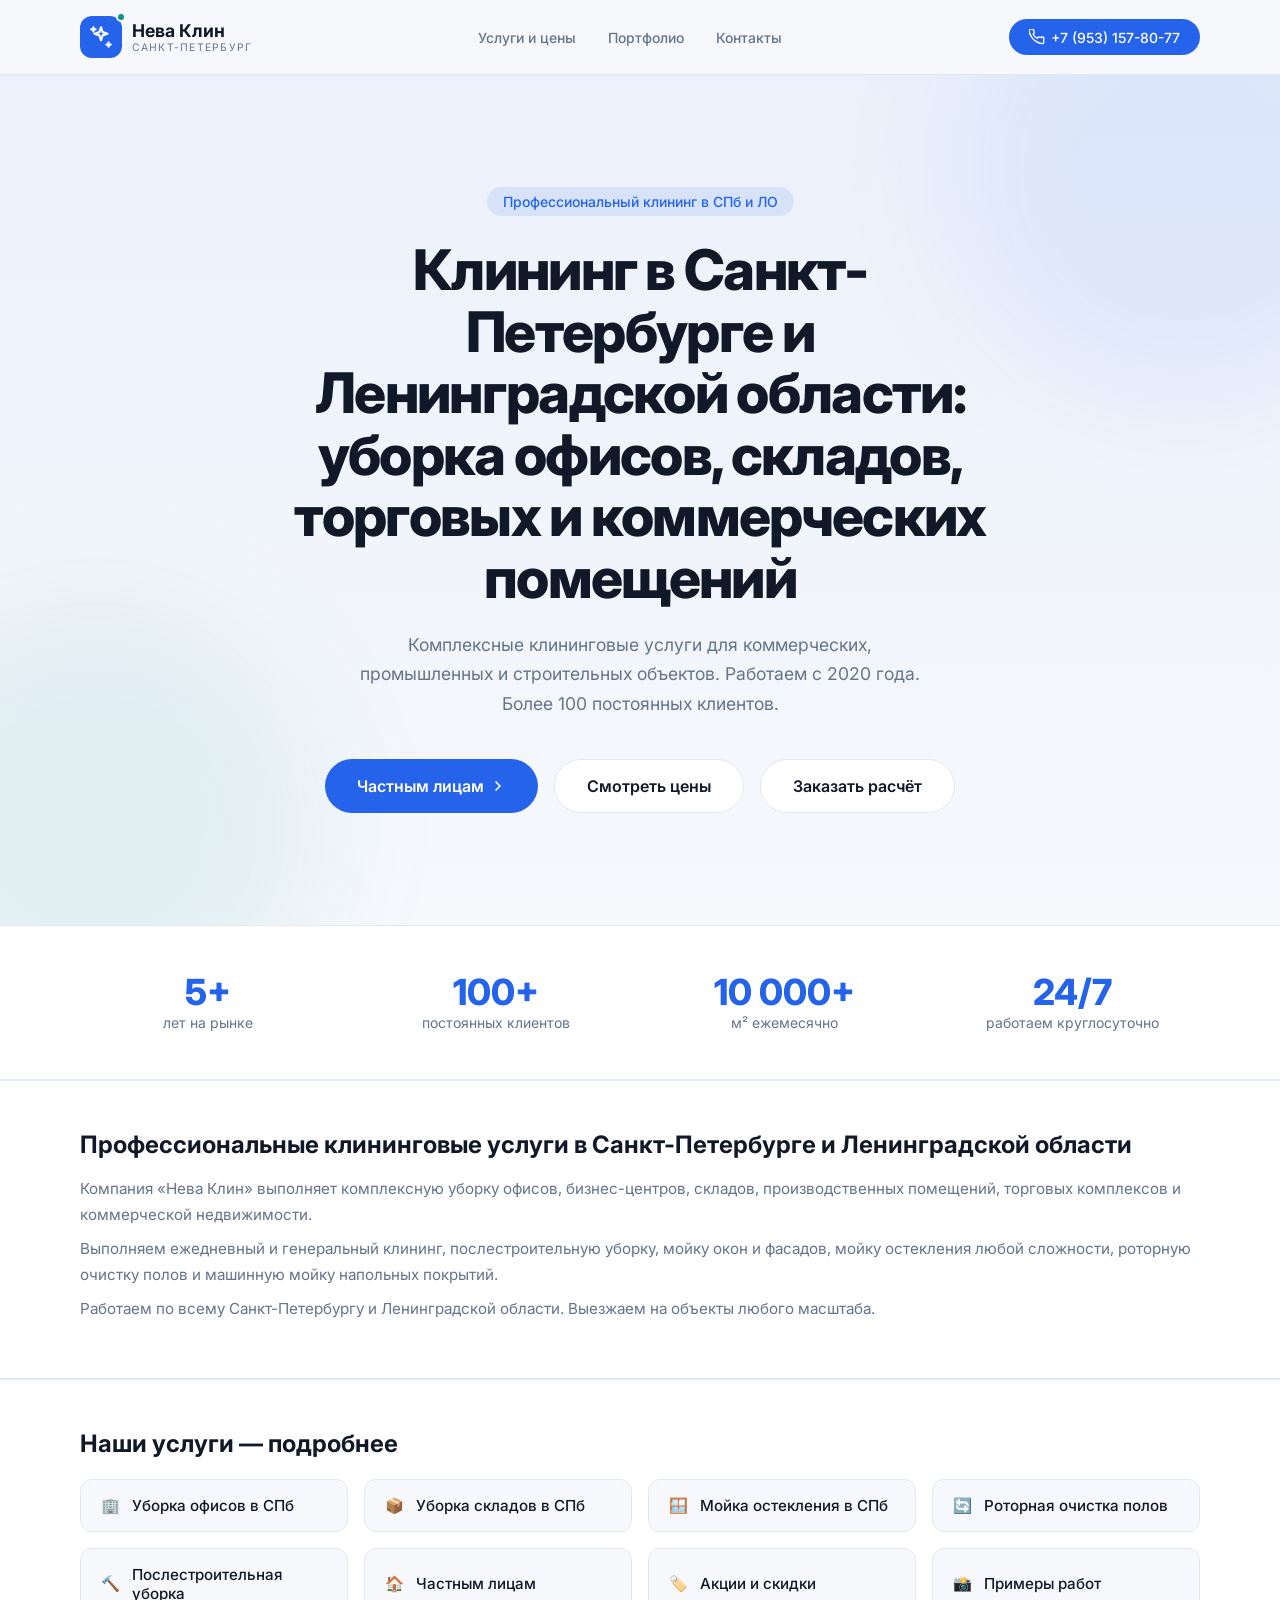
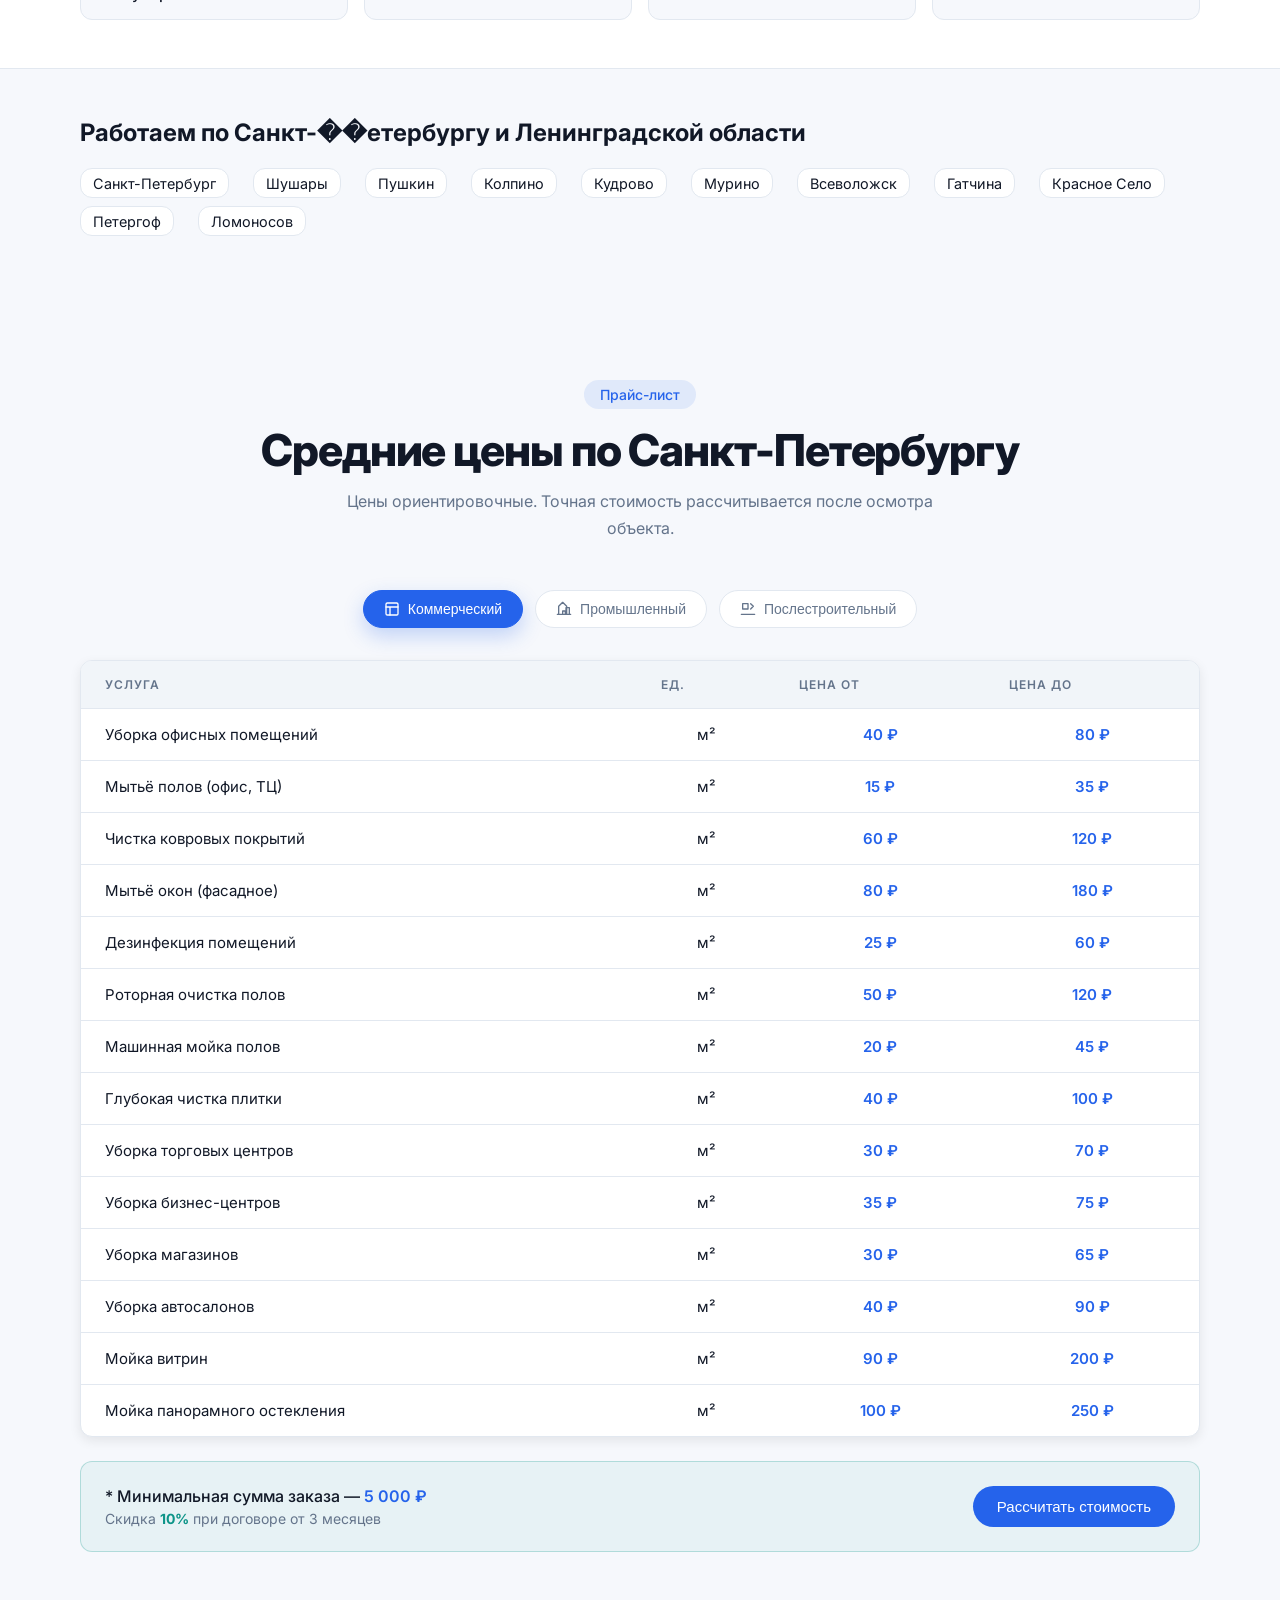
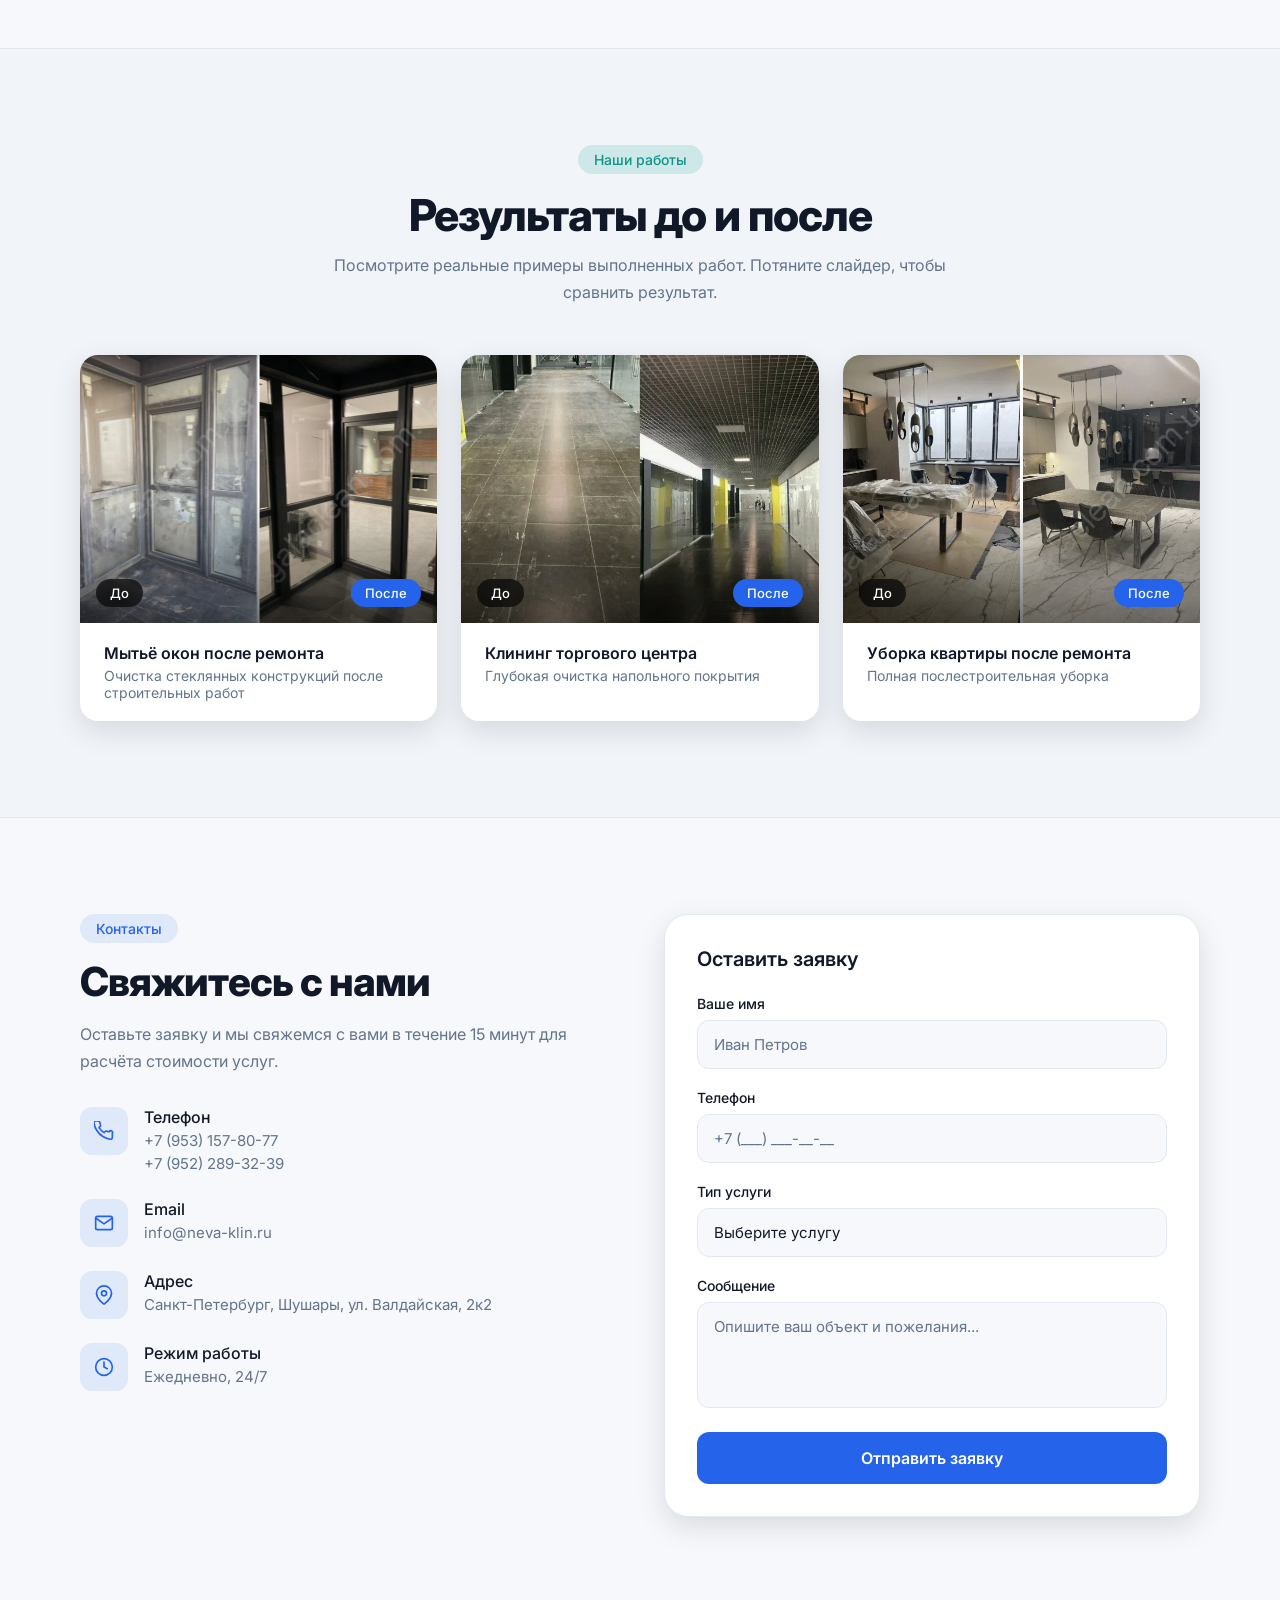
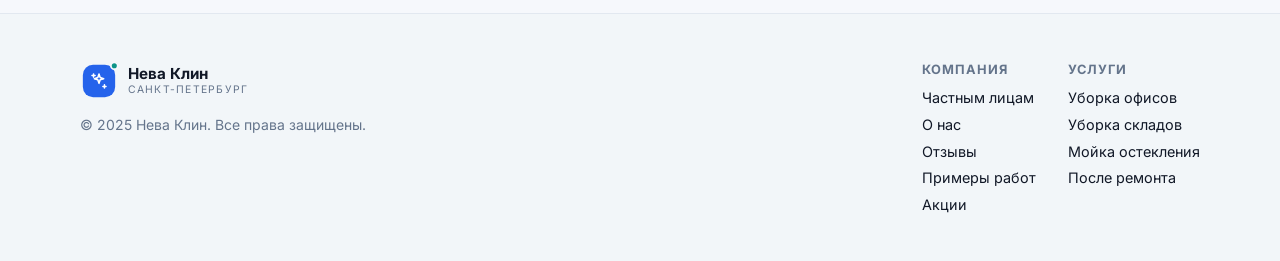
==== commit 7e930f7d: "Update index.html обновление сайта, добавил 5 страниц" ====
--- a/index.html
+++ b/index.html
@@ -6,7 +6,59 @@
 <title>Клининг в Санкт-Петербурге и Ленобласти | Уборка офисов, складов, ТЦ, мойка остекления | Нева Клин</title>
 <meta name="description" content="Профессиональный клининг в Санкт-Петербурге и Ленинградской области. Уборка квартир, офисов, коммерческих помещений, складов, торговых центров, производств. Мойка остекления любой сложности, роторная очистка полов, послестроительная уборка.">
 <meta name="keywords" content="клининг спб,клининг санкт-петербург,клининговая компания спб,уборка квартир,офисов,уборка коммерческих помещений,уборка складов,уборка торговых центров,уборка бизнес центров,мойка остекления,мойка фасадов,промышленный клининг,роторная очистка полов,машинная мойка полов,послестроительная уборка,клининг ленинградская область">
+ <!-- Yandex.Metrika counter -->
+<script type="text/javascript">
+    (function(m,e,t,r,i,k,a){
+        m[i]=m[i]||function(){(m[i].a=m[i].a||[]).push(arguments)};
+        m[i].l=1*new Date();
+        for (var j = 0; j < document.scripts.length; j++) {if (document.scripts[j].src === r) { return; }}
+        k=e.createElement(t),a=e.getElementsByTagName(t)[0],k.async=1,k.src=r,a.parentNode.insertBefore(k,a)
+    })(window, document,'script','https://mc.yandex.ru/metrika/tag.js?id=110255288', 'ym');
+
+    ym(110255288, 'init', {ssr:true, webvisor:true, clickmap:true, ecommerce:"dataLayer", referrer: document.referrer, url: location.href, accurateTrackBounce:true, trackLinks:true});
+</script>
+<noscript><div><img src="https://mc.yandex.ru/watch/110255288" style="position:absolute; left:-9999px;" alt="" /></div></noscript>
+<!-- /Yandex.Metrika counter -->
+  <!-- ===== FAVICON & PWA ICONS ===== -->
+<!-- Classic favicon -->
+<link rel="icon" type="image/x-icon" href="/favicon.ico">
+<link rel="icon" type="image/png" sizes="16x16"  href="/icons/icon-16x16.png">
+<link rel="icon" type="image/png" sizes="32x32"  href="/icons/icon-32x32.png">
+<link rel="icon" type="image/png" sizes="96x96"  href="/icons/icon-96x96.png">
+
+<!-- Apple Touch Icons -->
+<link rel="apple-touch-icon"                    href="/icons/apple-touch-icon.png">
+<link rel="apple-touch-icon" sizes="57x57"      href="/icons/icon-57x57.png">
+<link rel="apple-touch-icon" sizes="60x60"      href="/icons/icon-60x60.png">
+<link rel="apple-touch-icon" sizes="72x72"      href="/icons/icon-72x72.png">
+<link rel="apple-touch-icon" sizes="76x76"      href="/icons/icon-76x76.png">
+<link rel="apple-touch-icon" sizes="114x114"    href="/icons/icon-114x114.png">
+<link rel="apple-touch-icon" sizes="120x120"    href="/icons/icon-120x120.png">
+<link rel="apple-touch-icon" sizes="144x144"    href="/icons/icon-144x144.png">
+<link rel="apple-touch-icon" sizes="152x152"    href="/icons/icon-152x152.png">
+<link rel="apple-touch-icon" sizes="167x167"    href="/icons/icon-167x167.png">
+<link rel="apple-touch-icon" sizes="180x180"    href="/icons/icon-180x180.png">
+
+<!-- Safari Pinned Tab (monochrome SVG) -->
+<link rel="mask-icon" href="/icons/mask-icon.svg" color="#2EA8E8">
+
+<!-- Android / Chrome -->
+<link rel="icon" type="image/png" sizes="192x192" href="/icons/icon-192x192.png">
+<link rel="icon" type="image/png" sizes="512x512" href="/icons/icon-512x512.png">
+
+<!-- Windows -->
+<meta name="msapplication-TileImage" content="/icons/mstile-150x150.png">
+<meta name="msapplication-TileColor" content="#2EA8E8">
+<meta name="msapplication-config"    content="/browserconfig.xml">
+
+<!-- PWA theme -->
+<meta name="theme-color" content="#2EA8E8">
+
+<!-- PWA Manifest -->
+<link rel="manifest" href="/site.webmanifest">
+
 <link rel="canonical" href="https://neva-klin.ru/">
+ <meta name="robots" content="index, follow">
 <link rel="preconnect" href="https://fonts.googleapis.com"/>
 <link href="https://fonts.googleapis.com/css2?family=Inter:wght@400;500;600;700;800&display=swap" rel="stylesheet"/>
 <style>
@@ -447,9 +499,14 @@
 .footer-inner {
   max-width: 1152px; margin: 0 auto; padding: 0 1rem;
   display: flex; flex-wrap: wrap;
-  align-items: center; justify-content: space-between; gap: 1.5rem;
+  align-items: flex-start; justify-content: space-between; gap: 2rem;
 }
 .footer-copy { font-size: .875rem; color: var(--muted-fg); }
+.footer-nav { display: flex; flex-wrap: wrap; gap: .75rem 2rem; }
+.footer-col { display: flex; flex-direction: column; gap: .6rem; }
+.footer-col-title { font-size: .8rem; font-weight: 700; text-transform: uppercase; letter-spacing: .08em; color: var(--muted-fg); margin-bottom: .2rem; }
+.footer-nav a { font-size: .9rem; color: var(--foreground); text-decoration: none; transition: color .2s; }
+.footer-nav a:hover { color: var(--primary); }
 
 /* ── TOAST ── */
 .toast {
@@ -618,10 +675,11 @@
     <h1>Клининг в Санкт-Петербурге и Ленинградской области:<br/>уборка офисов, складов, торговых и коммерческих помещений</h1>
     <p>Комплексные клининговые услуги для коммерческих, промышленных и строительных объектов. Работаем с 2020 года. Более 100 постоянных клиентов.</p>
     <div class="hero-cta">
-      <a href="#prices" class="btn-primary">
-        Смотреть цены
+      <a href="pages/chastnym-licam.html" class="btn-primary">
+        Частным лицам
         <svg width="16" height="16" viewBox="0 0 24 24" fill="none" stroke="currentColor" stroke-width="2.5" stroke-linecap="round" stroke-linejoin="round"><polyline points="9 18 15 12 9 6"/></svg>
       </a>
+      <a href="#prices" class="btn-outline">Смотреть цены</a>
       <a href="#contact" class="btn-outline">Заказать расчёт</a>
     </div>
   </div>
@@ -672,6 +730,18 @@
         <span class="service-link-icon">🔨</span>
         <span>Послестроительная уборка</span>
       </a>
+      <a href="pages/chastnym-licam.html" class="service-link-card">
+        <span class="service-link-icon">🏠</span>
+        <span>Частным лицам</span>
+      </a>
+      <a href="pages/akcii.html" class="service-link-card">
+        <span class="service-link-icon">🏷️</span>
+        <span>Акции и скидки</span>
+      </a>
+      <a href="pages/primery-rabot.html" class="service-link-card">
+        <span class="service-link-icon">📸</span>
+        <span>Примеры работ</span>
+      </a>
     </div>
   </div>
 </section>
@@ -679,7 +749,7 @@
 <!-- ══ GEOGRAPHY ══ -->
 <section class="geo-section">
   <div class="container">
-    <h2>Работаем по Санкт-Петербургу и Ленинградской области</h2>
+    <h2>Работаем по Санкт-��етербургу и Ленинградской области</h2>
     <ul class="geo-list">
       <li>Санкт-Петербург</li>
       <li>Шушары</li>
@@ -933,17 +1003,36 @@
 <!-- ══ FOOTER ══ -->
 <footer>
   <div class="footer-inner">
-    <a href="#" class="logo">
-      <div class="logo-icon" style="transform:scale(.85)">
-        <svg width="22" height="22" viewBox="0 0 24 24" fill="none" stroke="currentColor" stroke-width="2" stroke-linecap="round" stroke-linejoin="round"><path d="M12 3l1.5 4.5L18 9l-4.5 1.5L12 15l-1.5-4.5L6 9l4.5-1.5z"/><path d="M5 3v4M19 17v4M3 5h4M17 19h4"/></svg>
-        <div class="logo-dot"></div>
+    <div>
+      <a href="#" class="logo" style="margin-bottom:1rem">
+        <div class="logo-icon" style="transform:scale(.85)">
+          <svg width="22" height="22" viewBox="0 0 24 24" fill="none" stroke="currentColor" stroke-width="2" stroke-linecap="round" stroke-linejoin="round"><path d="M12 3l1.5 4.5L18 9l-4.5 1.5L12 15l-1.5-4.5L6 9l4.5-1.5z"/><path d="M5 3v4M19 17v4M3 5h4M17 19h4"/></svg>
+          <div class="logo-dot"></div>
+        </div>
+        <div class="logo-text">
+          <span style="font-size:.95rem">Нева Клин</span>
+          <span>Санкт-Петербург</span>
+        </div>
+      </a>
+      <p class="footer-copy">© 2025 Нева Клин. Все права защищены.</p>
+    </div>
+    <div class="footer-nav">
+      <div class="footer-col">
+        <span class="footer-col-title">Компания</span>
+        <a href="pages/chastnym-licam.html">Частным лицам</a>
+        <a href="pages/o-nas.html">О нас</a>
+        <a href="pages/otzyvy.html">Отзывы</a>
+        <a href="pages/primery-rabot.html">Примеры работ</a>
+        <a href="pages/akcii.html">Акции</a>
       </div>
-      <div class="logo-text">
-        <span style="font-size:.95rem">Нева Клин</span>
-        <span>Санкт-Петербург</span>
+      <div class="footer-col">
+        <span class="footer-col-title">Услуги</span>
+        <a href="pages/uborka-ofisov.html">Уборка офисов</a>
+        <a href="pages/uborka-skladov.html">Уборка складов</a>
+        <a href="pages/moyka-ostekleniya.html">Мойка остекления</a>
+        <a href="pages/poslestroitelnaya-uborka.html">После ремонта</a>
       </div>
-    </a>
-    <p class="footer-copy">© 2025 Нева Клин. Все права защищены.</p>
+    </div>
   </div>
 </footer>
 
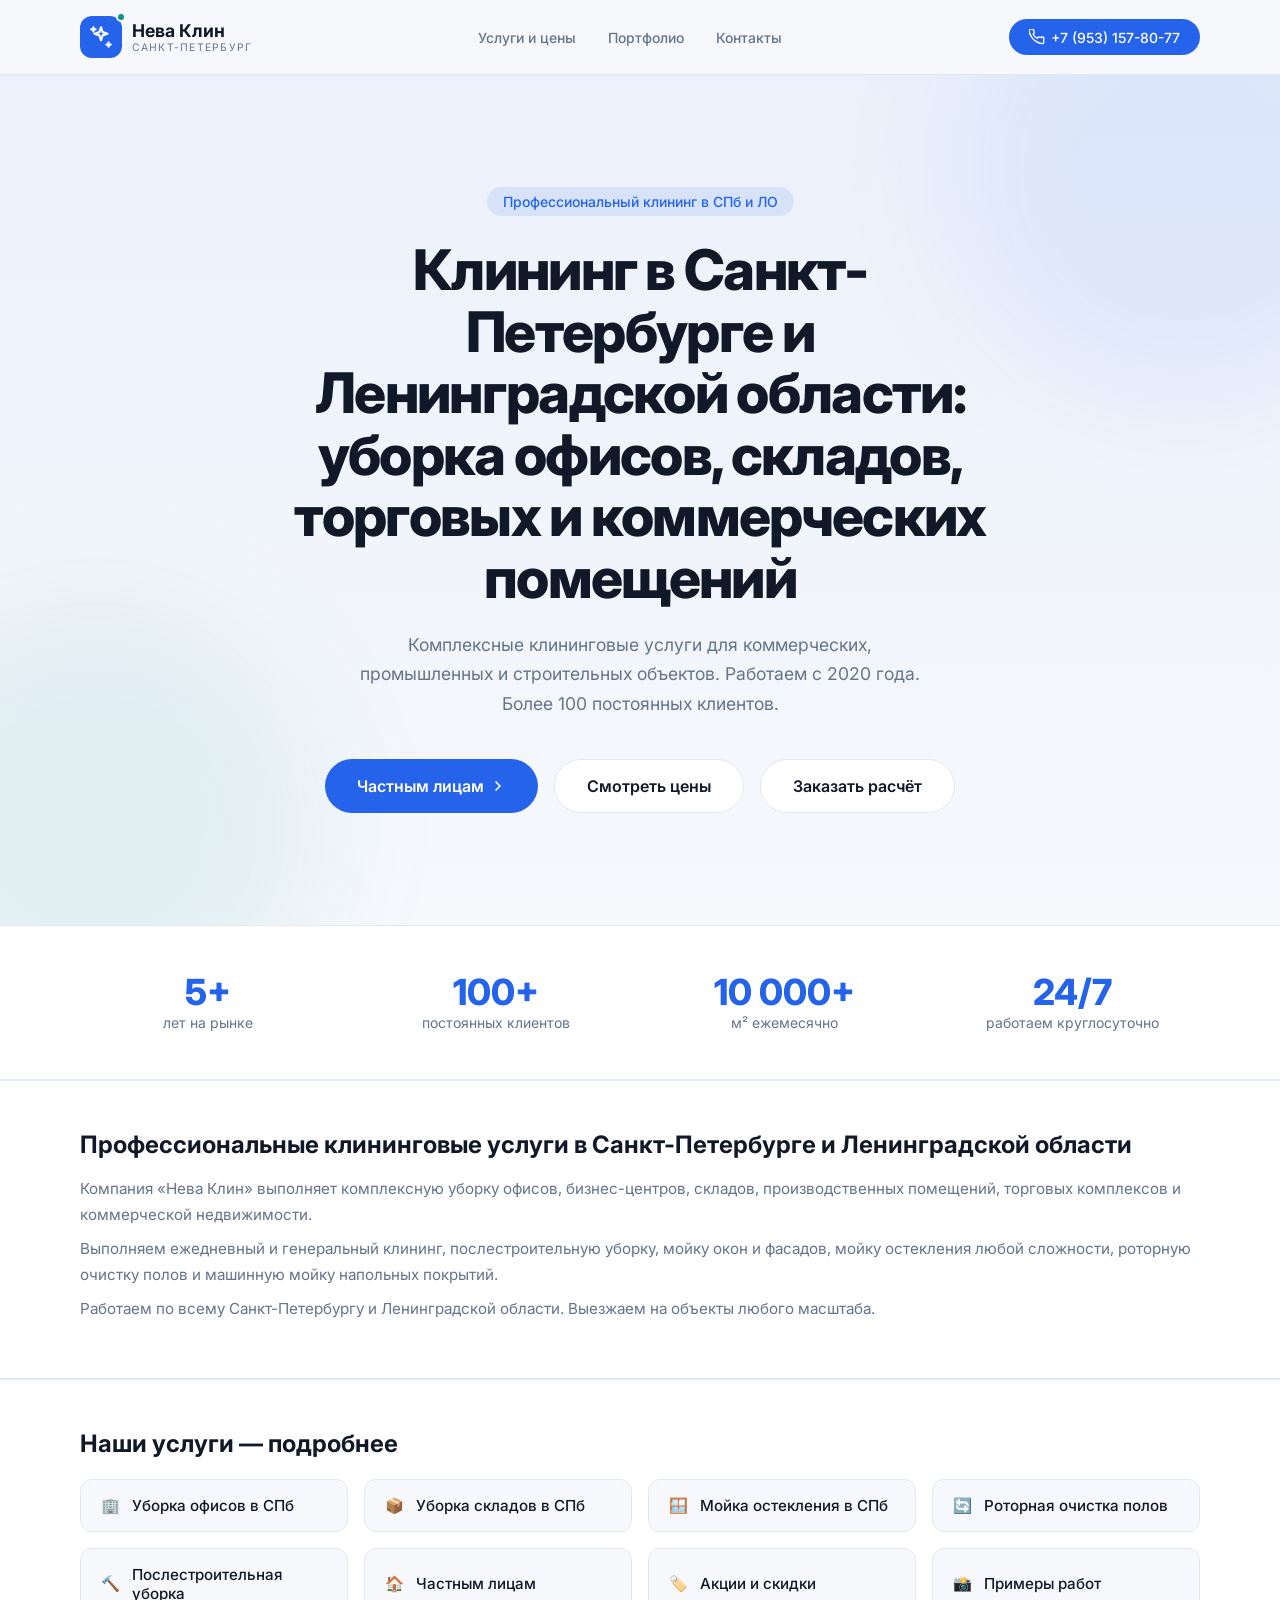
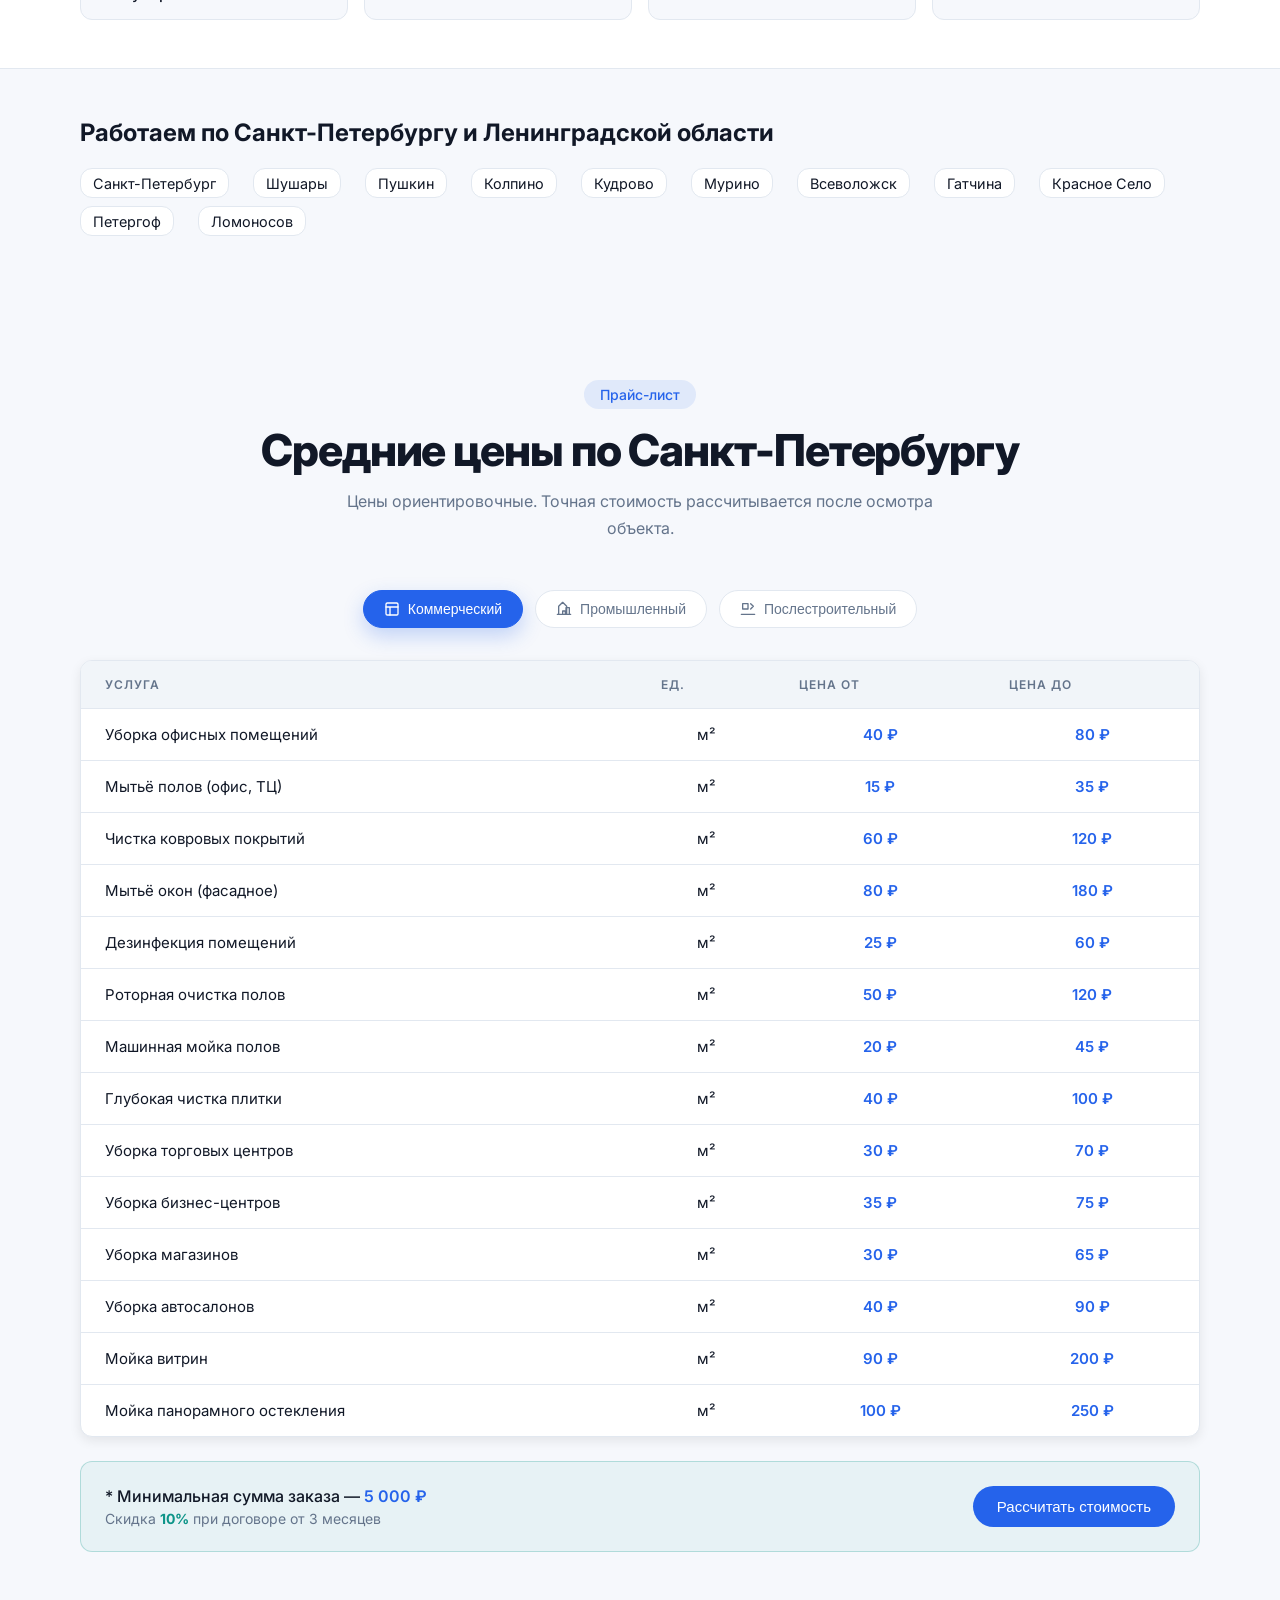
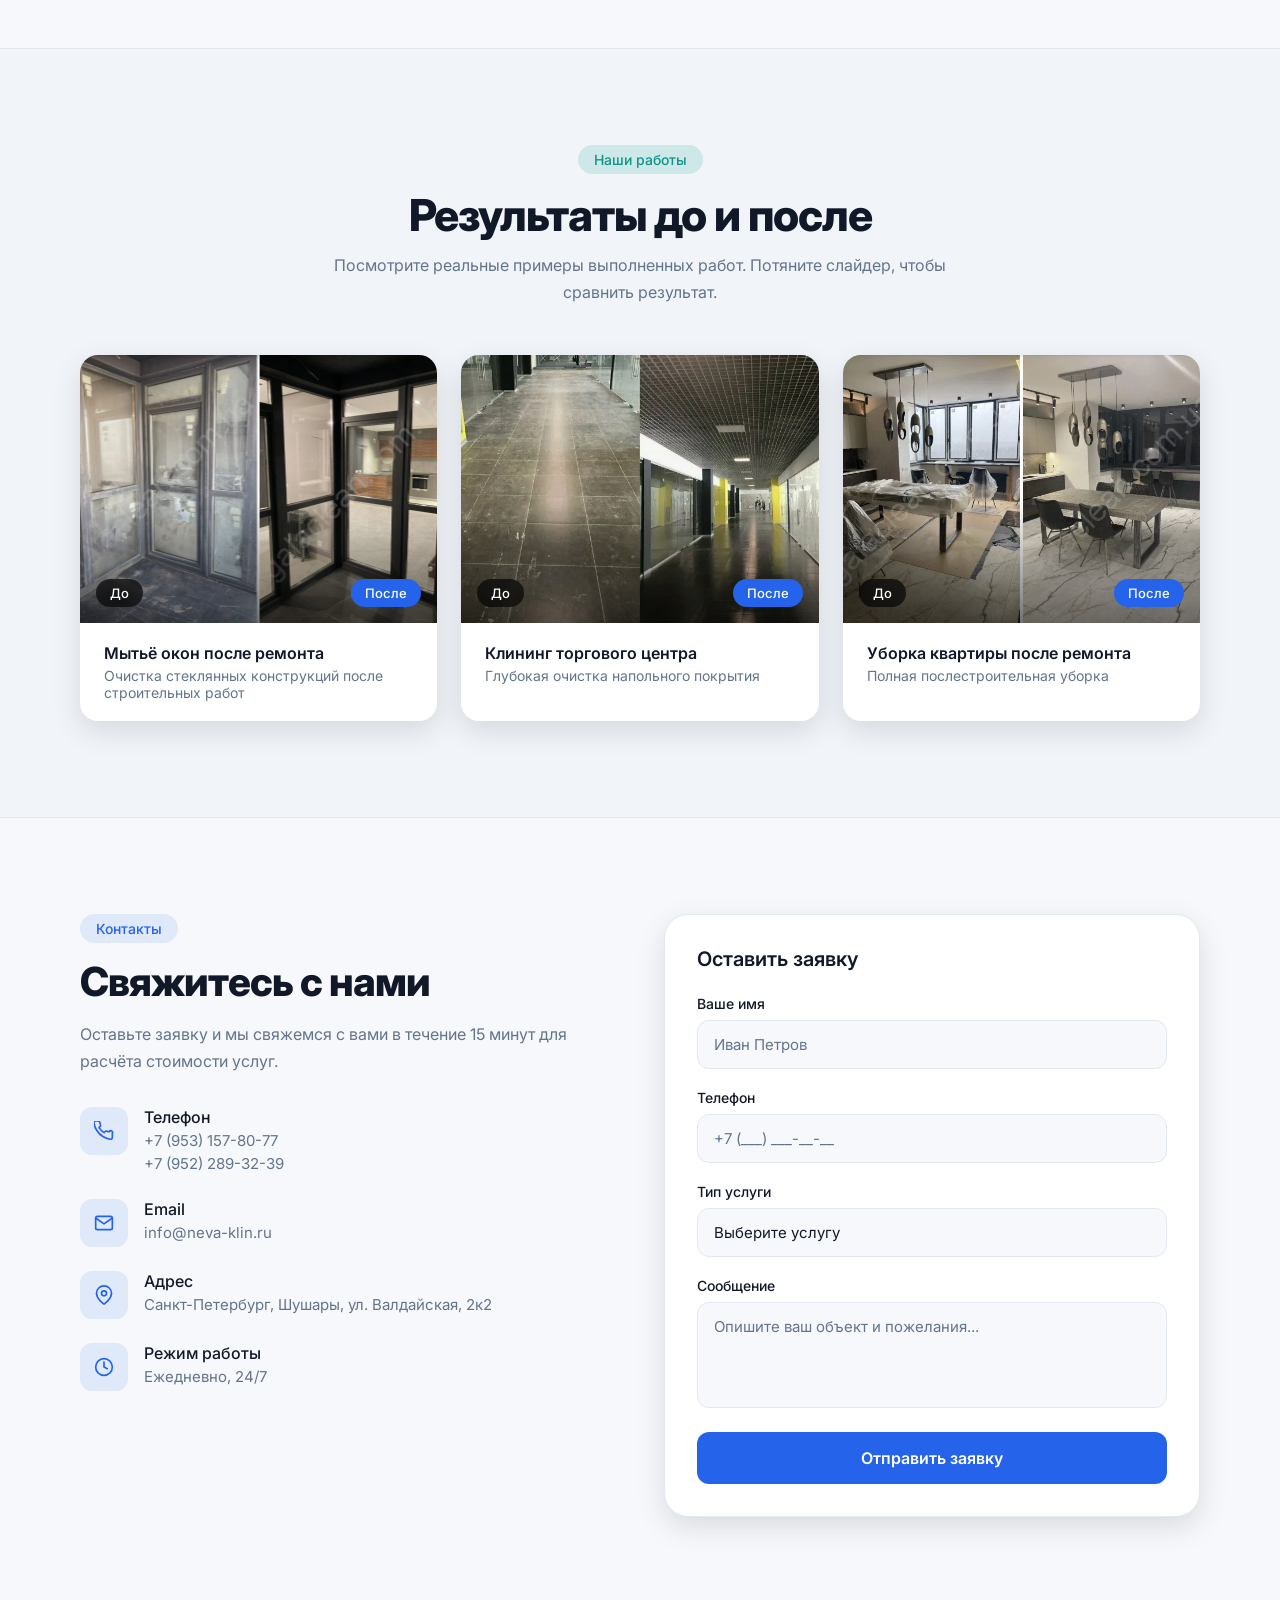
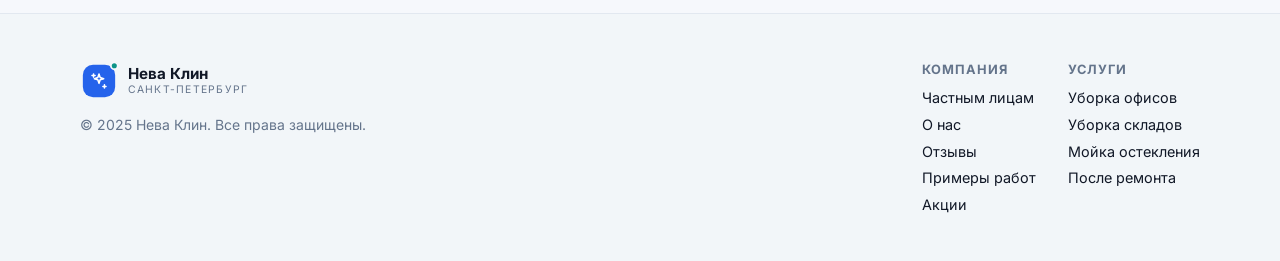
==== commit 607fcebe: "Update index.html Исправления слово Санкт-Петербург 750 строки" ====
--- a/index.html
+++ b/index.html
@@ -60,7 +60,8 @@
 <link rel="canonical" href="https://neva-klin.ru/">
  <meta name="robots" content="index, follow">
 <link rel="preconnect" href="https://fonts.googleapis.com"/>
-<link href="https://fonts.googleapis.com/css2?family=Inter:wght@400;500;600;700;800&display=swap" rel="stylesheet"/>
+<link rel="preconnect" href="https://fonts.gstatic.com" crossorigin/>
+<link href="https://fonts.googleapis.com/css2?family=Inter:wght@400;500;600;700;800&display=swap&subset=cyrillic" rel="stylesheet"/>
 <style>
 /* ── RESET + CSS VARS (from globals.css / oklch → hsl approximations) ── */
 *, *::before, *::after { box-sizing: border-box; margin: 0; padding: 0; }
@@ -749,7 +750,7 @@
 <!-- ══ GEOGRAPHY ══ -->
 <section class="geo-section">
   <div class="container">
-    <h2>Работаем по Санкт-��етербургу и Ленинградской области</h2>
+    <h2>Работаем по Санкт-Петербургу и Ленинградской области</h2>
     <ul class="geo-list">
       <li>Санкт-Петербург</li>
       <li>Шушары</li>
